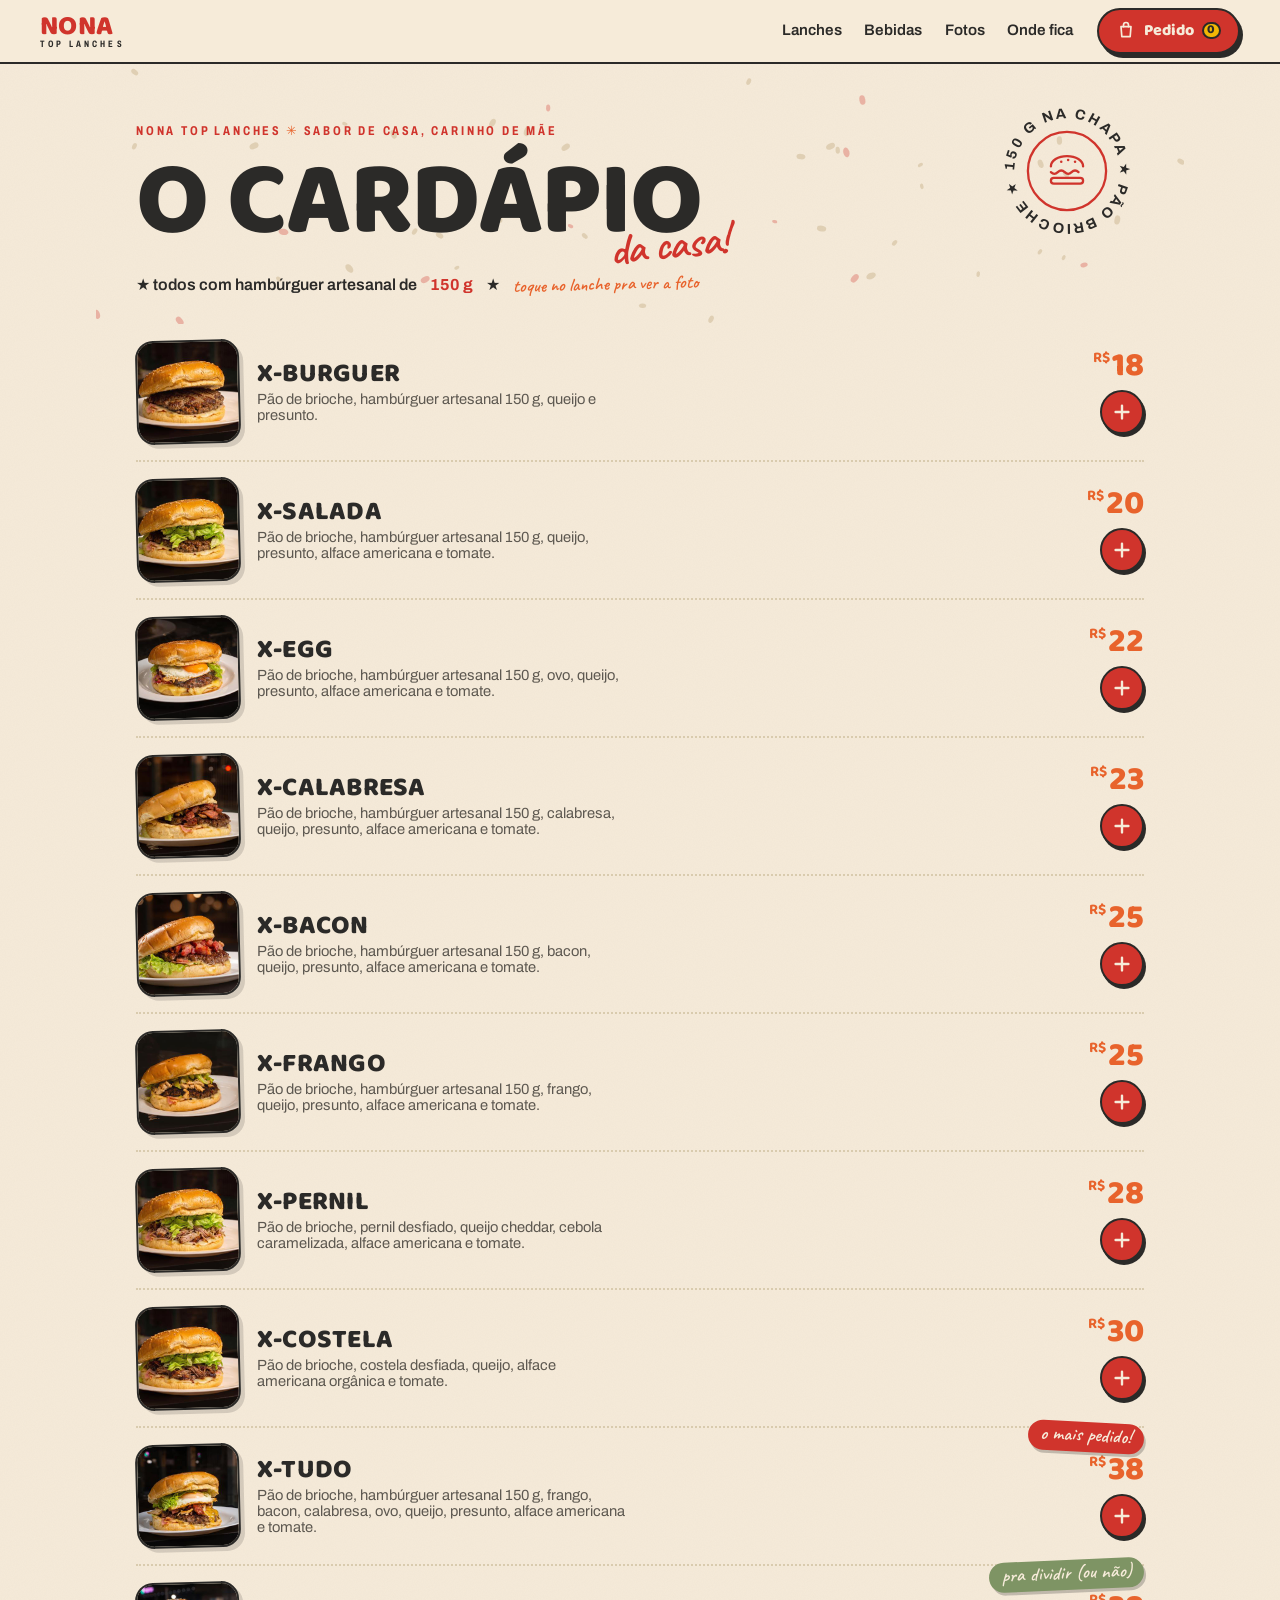
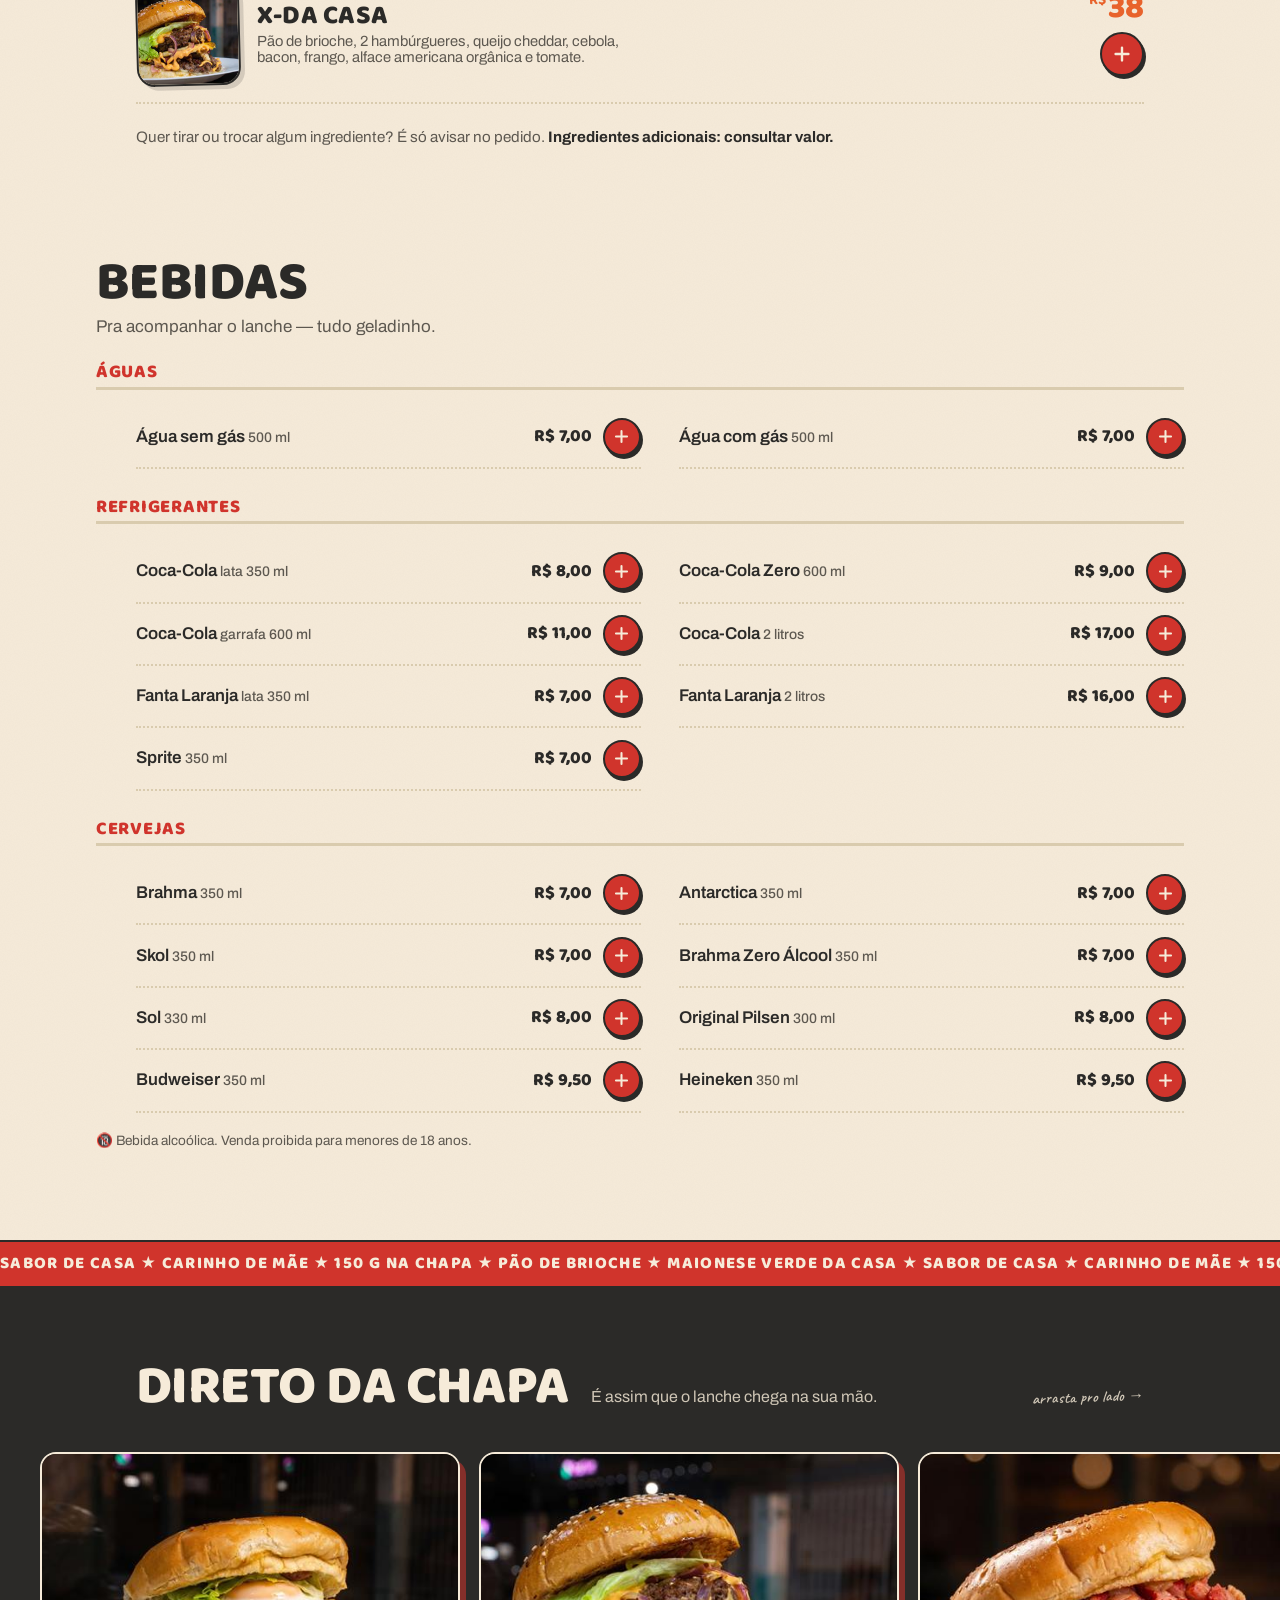
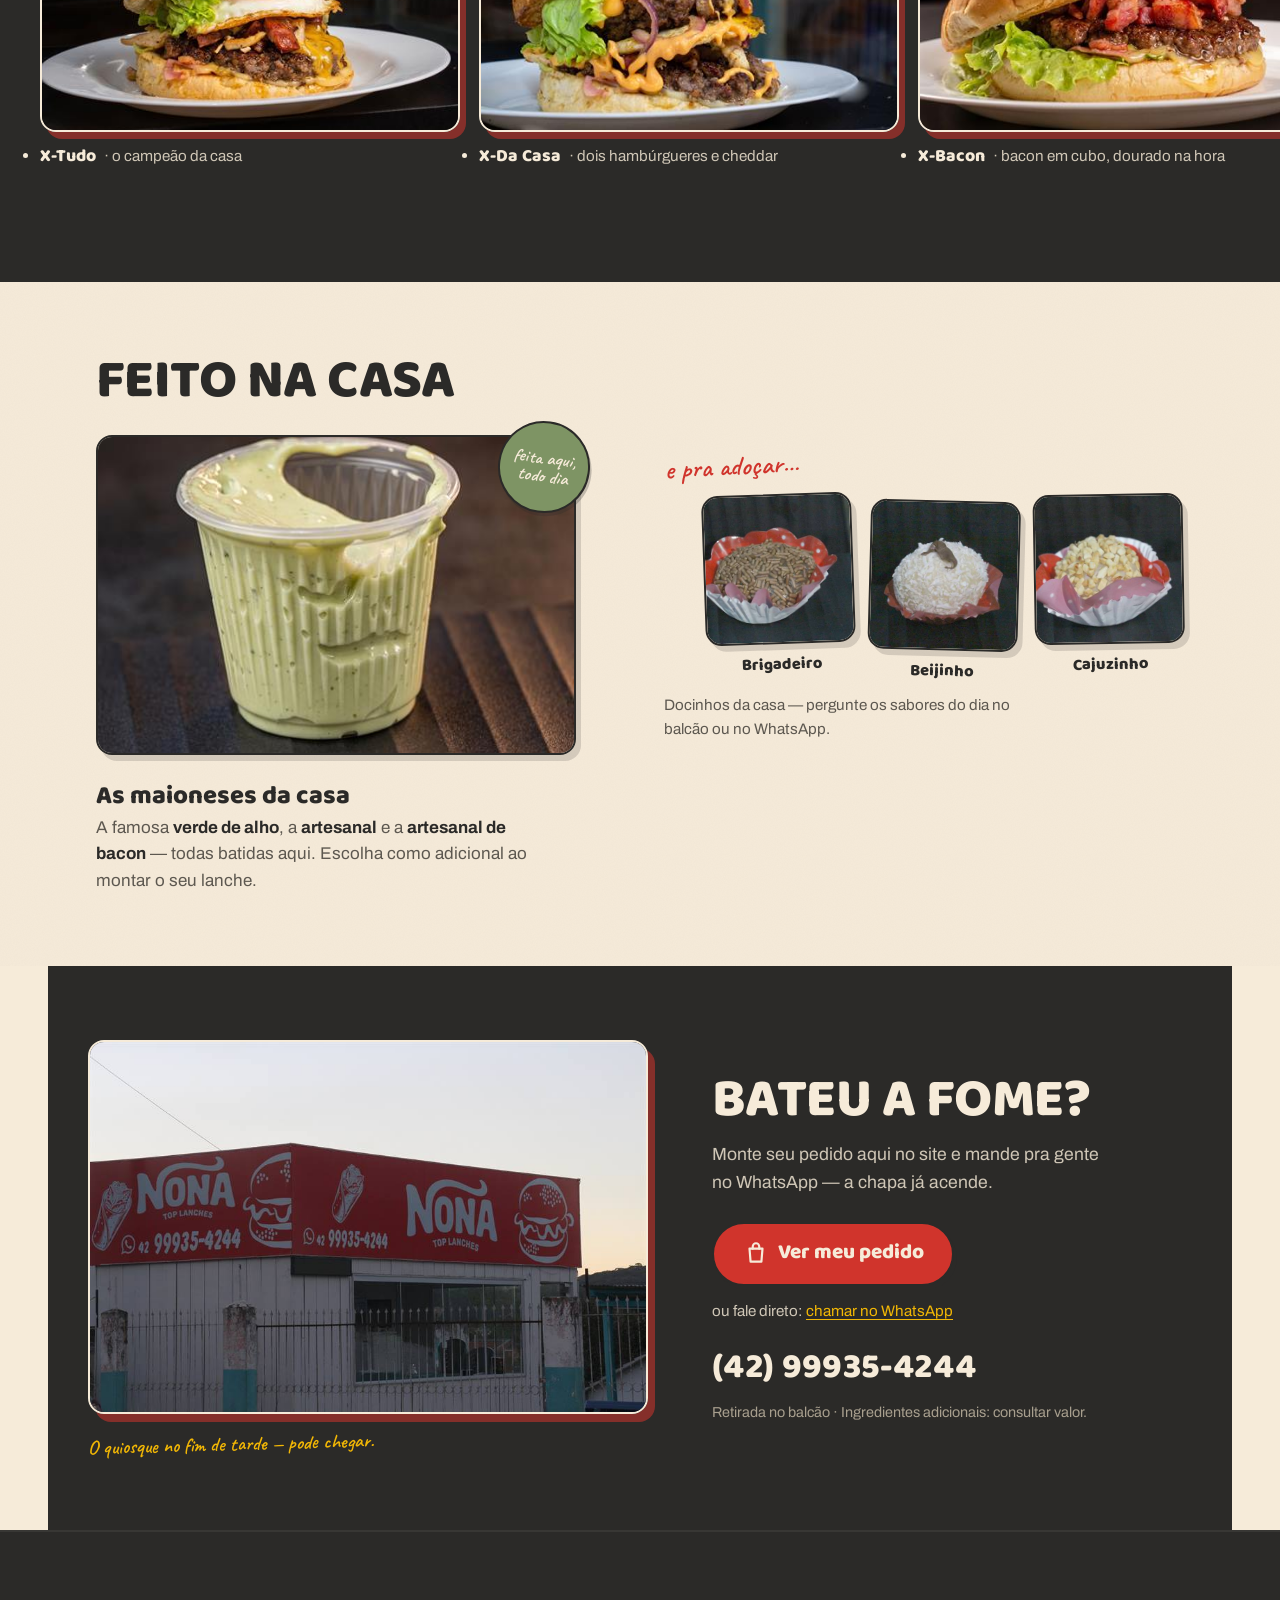
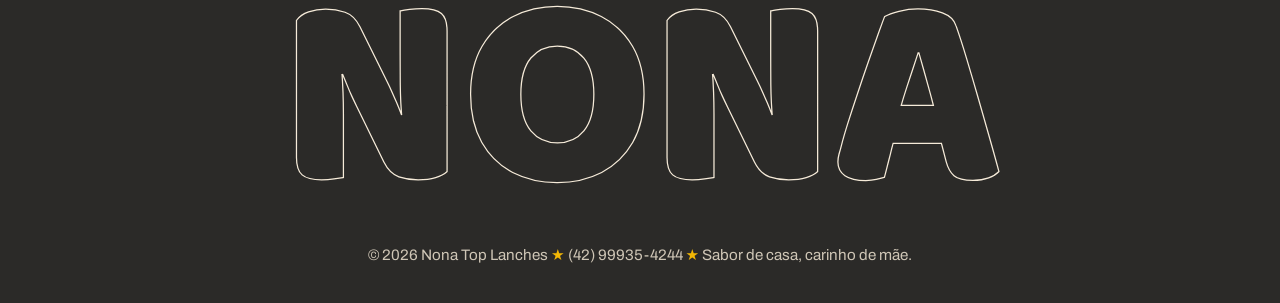
==== index.html @ 6bcb7849 "Site inicial: cardápio, carrinho e pedido via WhatsApp" ====
<!doctype html>
<html lang="pt-BR">
<head>
  <meta charset="utf-8">
  <meta name="viewport" content="width=device-width, initial-scale=1">
  <title>Nona Top Lanches — Cardápio · Hambúrguer artesanal de 150 g</title>
  <meta name="description" content="O cardápio da Nona Top Lanches: hambúrgueres artesanais de 150 g no pão de brioche, maioneses da casa e bebidas geladas. Monte seu pedido e envie pelo WhatsApp (42) 99935-4244.">
  <meta name="theme-color" content="#D0342C">

  <link rel="icon" type="image/svg+xml" href="favicon.svg">
  <link rel="preload" href="fonts/baloo2-var-latin.woff2" as="font" type="font/woff2" crossorigin>
  <link rel="preload" href="fonts/archivo-var-latin.woff2" as="font" type="font/woff2" crossorigin>
  <link rel="stylesheet" href="css/style.css">

  <meta property="og:type" content="website">
  <meta property="og:locale" content="pt_BR">
  <meta property="og:title" content="Nona Top Lanches — Cardápio">
  <meta property="og:description" content="Hambúrguer artesanal de 150 g, pão de brioche e maioneses da casa. Monte seu pedido pelo WhatsApp (42) 99935-4244.">
  <meta property="og:image" content="img/og.jpg">
  <meta name="twitter:card" content="summary_large_image">

  <script type="application/ld+json">
  {
    "@context": "https://schema.org",
    "@type": "Restaurant",
    "name": "Nona Top Lanches",
    "slogan": "Sabor de casa, carinho de mãe.",
    "servesCuisine": ["Hambúrgueres", "Lanches"],
    "telephone": "+5542999354244",
    "priceRange": "R$ 7 – R$ 38",
    "address": { "@type": "PostalAddress", "addressRegion": "PR", "addressCountry": "BR" },
    "hasMenu": {
      "@type": "Menu",
      "name": "Cardápio",
      "hasMenuSection": {
        "@type": "MenuSection",
        "name": "Hambúrgueres artesanais",
        "description": "Todos com hambúrguer artesanal de 150 g.",
        "hasMenuItem": [
          { "@type": "MenuItem", "name": "X-Burguer", "description": "Pão de brioche, hambúrguer artesanal 150 g, queijo e presunto.", "offers": { "@type": "Offer", "price": "18.00", "priceCurrency": "BRL" } },
          { "@type": "MenuItem", "name": "X-Salada", "description": "Pão de brioche, hambúrguer artesanal 150 g, queijo, presunto, alface americana e tomate.", "offers": { "@type": "Offer", "price": "20.00", "priceCurrency": "BRL" } },
          { "@type": "MenuItem", "name": "X-Egg", "description": "Pão de brioche, hambúrguer artesanal 150 g, ovo, queijo, presunto, alface americana e tomate.", "offers": { "@type": "Offer", "price": "22.00", "priceCurrency": "BRL" } },
          { "@type": "MenuItem", "name": "X-Calabresa", "description": "Pão de brioche, hambúrguer artesanal 150 g, calabresa, queijo, presunto, alface americana e tomate.", "offers": { "@type": "Offer", "price": "23.00", "priceCurrency": "BRL" } },
          { "@type": "MenuItem", "name": "X-Bacon", "description": "Pão de brioche, hambúrguer artesanal 150 g, bacon, queijo, presunto, alface americana e tomate.", "offers": { "@type": "Offer", "price": "25.00", "priceCurrency": "BRL" } },
          { "@type": "MenuItem", "name": "X-Frango", "description": "Pão de brioche, hambúrguer artesanal 150 g, frango, queijo, presunto, alface americana e tomate.", "offers": { "@type": "Offer", "price": "25.00", "priceCurrency": "BRL" } },
          { "@type": "MenuItem", "name": "X-Pernil", "description": "Pão de brioche, pernil desfiado, queijo cheddar, cebola caramelizada, alface americana e tomate.", "offers": { "@type": "Offer", "price": "28.00", "priceCurrency": "BRL" } },
          { "@type": "MenuItem", "name": "X-Costela", "description": "Pão de brioche, costela desfiada, queijo, alface americana orgânica e tomate.", "offers": { "@type": "Offer", "price": "30.00", "priceCurrency": "BRL" } },
          { "@type": "MenuItem", "name": "X-Tudo", "description": "Pão de brioche, hambúrguer artesanal 150 g, frango, bacon, calabresa, ovo, queijo, presunto, alface americana e tomate.", "offers": { "@type": "Offer", "price": "38.00", "priceCurrency": "BRL" } },
          { "@type": "MenuItem", "name": "X-Da Casa", "description": "Pão de brioche, 2 hambúrgueres, queijo cheddar, cebola, bacon, frango, alface americana orgânica e tomate.", "offers": { "@type": "Offer", "price": "38.00", "priceCurrency": "BRL" } }
        ]
      }
    }
  }
  </script>
</head>
<body>
  <a class="skip-link" href="#cardapio">Ir direto para o cardápio</a>

  <header class="topo" id="topo">
    <a class="logo" href="#topo" aria-label="Nona Top Lanches — voltar ao topo">
      <span class="logo-nona">NONA</span>
      <span class="logo-sub">TOP LANCHES</span>
    </a>
    <nav class="nav" aria-label="Seções do site">
      <a href="#cardapio">Lanches</a>
      <a href="#bebidas">Bebidas</a>
      <a href="#chapa">Fotos</a>
      <a href="#local">Onde fica</a>
    </nav>
    <button class="btn-carrinho" id="abrir-carrinho" aria-label="Abrir meu pedido" aria-haspopup="dialog">
      <svg class="ico-sacola" viewBox="0 0 24 24" aria-hidden="true"><path d="M6 8h12l-1 12H7L6 8Z"/><path d="M9 8V6a3 3 0 0 1 6 0v2"/></svg>
      <span class="carrinho-txt">Pedido</span>
      <span class="carrinho-contador" id="contador" hidden>0</span>
    </button>
  </header>

  <main id="conteudo">

    <!-- ======================= CARDÁPIO (primeiro de tudo) ======================= -->
    <section class="cardapio" id="cardapio" aria-labelledby="titulo-cardapio">
      <div class="faixa-titulo">
        <canvas class="gergelim" aria-hidden="true"></canvas>
        <div class="faixa-titulo-inner">
          <p class="kicker">Nona Top Lanches <span aria-hidden="true">✳</span> Sabor de casa, carinho de mãe</p>
          <h1 id="titulo-cardapio">O CARDÁPIO<span class="rabisco" aria-hidden="true">da casa!</span></h1>
          <p class="nota-150">★ todos com hambúrguer artesanal de <strong>150&nbsp;g</strong> ★ <span class="dica-toque">toque no lanche pra ver a foto</span></p>
        </div>
        <svg class="selo-girando" viewBox="0 0 120 120" aria-hidden="true">
          <defs><path id="circ" d="M60,60 m-46,0 a46,46 0 1,1 92,0 a46,46 0 1,1 -92,0"/></defs>
          <circle cx="60" cy="60" r="34" class="selo-miolo"/>
          <g class="selo-burger">
            <path d="M46 56 a14 9 0 0 1 28 0" />
            <path d="M46 61 q3 3 6 0 t6 0 t6 0 t6 0" />
            <rect x="46" y="66" width="28" height="5" rx="2.5"/>
            <circle cx="55" cy="52" r="1.1" class="dot"/><circle cx="61" cy="50.5" r="1.1" class="dot"/><circle cx="67" cy="52" r="1.1" class="dot"/>
          </g>
          <text><textPath href="#circ">150 G NA CHAPA ★ PÃO BRIOCHE ★ MAIONESE DA CASA ★ </textPath></text>
        </svg>
      </div>

      <ol class="fichas" id="lista-lanches">
        <li class="ficha" data-id="x-burguer" data-nome="X-Burguer" data-preco="18" data-img="img/x-burguer-960.jpg" data-molhos="sim">
          <button class="ficha-abrir" aria-label="Ver detalhes do X-Burguer">
            <span class="thumb"><img src="img/x-burguer-thumb.jpg" alt="X-Burguer no pão de brioche" width="320" height="320" loading="eager" decoding="async"></span>
            <span class="info"><span class="nome">X-Burguer</span><span class="desc">Pão de brioche, hambúrguer artesanal 150&nbsp;g, queijo e presunto.</span></span>
          </button>
          <span class="ficha-acao"><span class="preco"><sup>R$</sup>18</span><button class="add-rapido" aria-label="Adicionar X-Burguer ao pedido"><svg viewBox="0 0 24 24" aria-hidden="true"><path d="M12 5v14M5 12h14"/></svg></button></span>
        </li>

        <li class="ficha" data-id="x-salada" data-nome="X-Salada" data-preco="20" data-img="img/x-salada-960.jpg" data-molhos="sim">
          <button class="ficha-abrir" aria-label="Ver detalhes do X-Salada">
            <span class="thumb"><img src="img/x-salada-thumb.jpg" alt="X-Salada com bastante alface no pão de brioche" width="320" height="320" loading="eager" decoding="async"></span>
            <span class="info"><span class="nome">X-Salada</span><span class="desc">Pão de brioche, hambúrguer artesanal 150&nbsp;g, queijo, presunto, alface americana e tomate.</span></span>
          </button>
          <span class="ficha-acao"><span class="preco"><sup>R$</sup>20</span><button class="add-rapido" aria-label="Adicionar X-Salada ao pedido"><svg viewBox="0 0 24 24" aria-hidden="true"><path d="M12 5v14M5 12h14"/></svg></button></span>
        </li>

        <li class="ficha" data-id="x-egg" data-nome="X-Egg" data-preco="22" data-img="img/x-egg-960.jpg" data-molhos="sim">
          <button class="ficha-abrir" aria-label="Ver detalhes do X-Egg">
            <span class="thumb"><img src="img/x-egg-thumb.jpg" alt="X-Egg com ovo de gema mole no pão de brioche" width="320" height="320" loading="lazy" decoding="async"></span>
            <span class="info"><span class="nome">X-Egg</span><span class="desc">Pão de brioche, hambúrguer artesanal 150&nbsp;g, ovo, queijo, presunto, alface americana e tomate.</span></span>
          </button>
          <span class="ficha-acao"><span class="preco"><sup>R$</sup>22</span><button class="add-rapido" aria-label="Adicionar X-Egg ao pedido"><svg viewBox="0 0 24 24" aria-hidden="true"><path d="M12 5v14M5 12h14"/></svg></button></span>
        </li>

        <li class="ficha" data-id="x-calabresa" data-nome="X-Calabresa" data-preco="23" data-img="img/x-calabresa-960.jpg" data-molhos="sim">
          <button class="ficha-abrir" aria-label="Ver detalhes do X-Calabresa">
            <span class="thumb"><img src="img/x-calabresa-thumb.jpg" alt="X-Calabresa com calabresa acebolada no pão de brioche" width="320" height="320" loading="lazy" decoding="async"></span>
            <span class="info"><span class="nome">X-Calabresa</span><span class="desc">Pão de brioche, hambúrguer artesanal 150&nbsp;g, calabresa, queijo, presunto, alface americana e tomate.</span></span>
          </button>
          <span class="ficha-acao"><span class="preco"><sup>R$</sup>23</span><button class="add-rapido" aria-label="Adicionar X-Calabresa ao pedido"><svg viewBox="0 0 24 24" aria-hidden="true"><path d="M12 5v14M5 12h14"/></svg></button></span>
        </li>

        <li class="ficha" data-id="x-bacon" data-nome="X-Bacon" data-preco="25" data-img="img/x-bacon-960.jpg" data-molhos="sim">
          <button class="ficha-abrir" aria-label="Ver detalhes do X-Bacon">
            <span class="thumb"><img src="img/x-bacon-thumb.jpg" alt="X-Bacon com cubos de bacon dourado no pão de brioche" width="320" height="320" loading="lazy" decoding="async"></span>
            <span class="info"><span class="nome">X-Bacon</span><span class="desc">Pão de brioche, hambúrguer artesanal 150&nbsp;g, bacon, queijo, presunto, alface americana e tomate.</span></span>
          </button>
          <span class="ficha-acao"><span class="preco"><sup>R$</sup>25</span><button class="add-rapido" aria-label="Adicionar X-Bacon ao pedido"><svg viewBox="0 0 24 24" aria-hidden="true"><path d="M12 5v14M5 12h14"/></svg></button></span>
        </li>

        <li class="ficha" data-id="x-frango" data-nome="X-Frango" data-preco="25" data-img="img/x-frango-960.jpg" data-molhos="sim">
          <button class="ficha-abrir" aria-label="Ver detalhes do X-Frango">
            <span class="thumb"><img src="img/x-frango-thumb.jpg" alt="X-Frango com frango grelhado no pão de brioche" width="320" height="320" loading="lazy" decoding="async"></span>
            <span class="info"><span class="nome">X-Frango</span><span class="desc">Pão de brioche, hambúrguer artesanal 150&nbsp;g, frango, queijo, presunto, alface americana e tomate.</span></span>
          </button>
          <span class="ficha-acao"><span class="preco"><sup>R$</sup>25</span><button class="add-rapido" aria-label="Adicionar X-Frango ao pedido"><svg viewBox="0 0 24 24" aria-hidden="true"><path d="M12 5v14M5 12h14"/></svg></button></span>
        </li>

        <li class="ficha" data-id="x-pernil" data-nome="X-Pernil" data-preco="28" data-img="img/x-pernil-960.jpg" data-molhos="sim">
          <button class="ficha-abrir" aria-label="Ver detalhes do X-Pernil">
            <span class="thumb"><img src="img/x-pernil-thumb.jpg" alt="X-Pernil com pernil desfiado e cebola caramelizada no pão de brioche" width="320" height="320" loading="lazy" decoding="async"></span>
            <span class="info"><span class="nome">X-Pernil</span><span class="desc">Pão de brioche, pernil desfiado, queijo cheddar, cebola caramelizada, alface americana e tomate.</span></span>
          </button>
          <span class="ficha-acao"><span class="preco"><sup>R$</sup>28</span><button class="add-rapido" aria-label="Adicionar X-Pernil ao pedido"><svg viewBox="0 0 24 24" aria-hidden="true"><path d="M12 5v14M5 12h14"/></svg></button></span>
        </li>

        <li class="ficha" data-id="x-costela" data-nome="X-Costela" data-preco="30" data-img="img/x-costela-960.jpg" data-molhos="sim">
          <button class="ficha-abrir" aria-label="Ver detalhes do X-Costela">
            <span class="thumb"><img src="img/x-costela-thumb.jpg" alt="X-Costela com costela desfiada no pão de brioche" width="320" height="320" loading="lazy" decoding="async"></span>
            <span class="info"><span class="nome">X-Costela</span><span class="desc">Pão de brioche, costela desfiada, queijo, alface americana orgânica e tomate.</span></span>
          </button>
          <span class="ficha-acao"><span class="preco"><sup>R$</sup>30</span><button class="add-rapido" aria-label="Adicionar X-Costela ao pedido"><svg viewBox="0 0 24 24" aria-hidden="true"><path d="M12 5v14M5 12h14"/></svg></button></span>
        </li>

        <li class="ficha destaque" data-id="x-tudo" data-nome="X-Tudo" data-preco="38" data-img="img/x-tudo-960.jpg" data-molhos="sim">
          <span class="sticker" aria-hidden="true">o mais pedido!</span>
          <button class="ficha-abrir" aria-label="Ver detalhes do X-Tudo">
            <span class="thumb"><img src="img/x-tudo-thumb.jpg" alt="X-Tudo alto com ovo, frango, calabresa e bacon no pão de brioche" width="320" height="320" loading="lazy" decoding="async"></span>
            <span class="info"><span class="nome">X-Tudo</span><span class="desc">Pão de brioche, hambúrguer artesanal 150&nbsp;g, frango, bacon, calabresa, ovo, queijo, presunto, alface americana e tomate.</span></span>
          </button>
          <span class="ficha-acao"><span class="preco"><sup>R$</sup>38</span><button class="add-rapido" aria-label="Adicionar X-Tudo ao pedido"><svg viewBox="0 0 24 24" aria-hidden="true"><path d="M12 5v14M5 12h14"/></svg></button></span>
        </li>

        <li class="ficha destaque" data-id="x-da-casa" data-nome="X-Da Casa" data-preco="38" data-img="img/x-da-casa-960.jpg" data-molhos="sim">
          <span class="sticker sticker-2" aria-hidden="true">pra dividir (ou não)</span>
          <button class="ficha-abrir" aria-label="Ver detalhes do X-Da Casa">
            <span class="thumb"><img src="img/x-da-casa-thumb.jpg" alt="X-Da Casa com dois hambúrgueres e cheddar escorrendo no pão de brioche" width="320" height="320" loading="lazy" decoding="async"></span>
            <span class="info"><span class="nome">X-Da Casa</span><span class="desc">Pão de brioche, 2 hambúrgueres, queijo cheddar, cebola, bacon, frango, alface americana orgânica e tomate.</span></span>
          </button>
          <span class="ficha-acao"><span class="preco"><sup>R$</sup>38</span><button class="add-rapido" aria-label="Adicionar X-Da Casa ao pedido"><svg viewBox="0 0 24 24" aria-hidden="true"><path d="M12 5v14M5 12h14"/></svg></button></span>
        </li>
      </ol>

      <p class="obs">Quer tirar ou trocar algum ingrediente? É só avisar no pedido. <strong>Ingredientes adicionais: consultar valor.</strong></p>
    </section>

    <!-- ======================= BEBIDAS ======================= -->
    <section class="bebidas" id="bebidas" aria-labelledby="titulo-bebidas">
      <div class="bebidas-cabeca">
        <h2 id="titulo-bebidas">BEBIDAS</h2>
        <p>Pra acompanhar o lanche — tudo geladinho.</p>
      </div>

      <div class="bebida-grupo">
        <h3>Águas</h3>
        <ul class="bebida-lista">
          <li class="bebida" data-id="agua-sem-gas" data-nome="Água sem gás 500ml" data-preco="7"><span class="b-nome">Água sem gás <small>500&nbsp;ml</small></span><span class="b-acao"><span class="b-preco">R$&nbsp;7,00</span><button class="add-rapido" aria-label="Adicionar Água sem gás ao pedido"><svg viewBox="0 0 24 24" aria-hidden="true"><path d="M12 5v14M5 12h14"/></svg></button></span></li>
          <li class="bebida" data-id="agua-gas" data-nome="Água com gás 500ml" data-preco="7"><span class="b-nome">Água com gás <small>500&nbsp;ml</small></span><span class="b-acao"><span class="b-preco">R$&nbsp;7,00</span><button class="add-rapido" aria-label="Adicionar Água com gás ao pedido"><svg viewBox="0 0 24 24" aria-hidden="true"><path d="M12 5v14M5 12h14"/></svg></button></span></li>
        </ul>
      </div>

      <div class="bebida-grupo">
        <h3>Refrigerantes</h3>
        <ul class="bebida-lista">
          <li class="bebida" data-id="coca-lata" data-nome="Coca-Cola lata 350ml" data-preco="8"><span class="b-nome">Coca-Cola <small>lata 350&nbsp;ml</small></span><span class="b-acao"><span class="b-preco">R$&nbsp;8,00</span><button class="add-rapido" aria-label="Adicionar Coca-Cola lata ao pedido"><svg viewBox="0 0 24 24" aria-hidden="true"><path d="M12 5v14M5 12h14"/></svg></button></span></li>
          <li class="bebida" data-id="coca-zero-600" data-nome="Coca-Cola Zero 600ml" data-preco="9"><span class="b-nome">Coca-Cola Zero <small>600&nbsp;ml</small></span><span class="b-acao"><span class="b-preco">R$&nbsp;9,00</span><button class="add-rapido" aria-label="Adicionar Coca-Cola Zero 600ml ao pedido"><svg viewBox="0 0 24 24" aria-hidden="true"><path d="M12 5v14M5 12h14"/></svg></button></span></li>
          <li class="bebida" data-id="coca-600" data-nome="Coca-Cola 600ml" data-preco="11"><span class="b-nome">Coca-Cola <small>garrafa 600&nbsp;ml</small></span><span class="b-acao"><span class="b-preco">R$&nbsp;11,00</span><button class="add-rapido" aria-label="Adicionar Coca-Cola 600ml ao pedido"><svg viewBox="0 0 24 24" aria-hidden="true"><path d="M12 5v14M5 12h14"/></svg></button></span></li>
          <li class="bebida" data-id="coca-2l" data-nome="Coca-Cola 2L" data-preco="17"><span class="b-nome">Coca-Cola <small>2&nbsp;litros</small></span><span class="b-acao"><span class="b-preco">R$&nbsp;17,00</span><button class="add-rapido" aria-label="Adicionar Coca-Cola 2 litros ao pedido"><svg viewBox="0 0 24 24" aria-hidden="true"><path d="M12 5v14M5 12h14"/></svg></button></span></li>
          <li class="bebida" data-id="fanta-lata" data-nome="Fanta Laranja lata 350ml" data-preco="7"><span class="b-nome">Fanta Laranja <small>lata 350&nbsp;ml</small></span><span class="b-acao"><span class="b-preco">R$&nbsp;7,00</span><button class="add-rapido" aria-label="Adicionar Fanta Laranja lata ao pedido"><svg viewBox="0 0 24 24" aria-hidden="true"><path d="M12 5v14M5 12h14"/></svg></button></span></li>
          <li class="bebida" data-id="fanta-2l" data-nome="Fanta Laranja 2L" data-preco="16"><span class="b-nome">Fanta Laranja <small>2&nbsp;litros</small></span><span class="b-acao"><span class="b-preco">R$&nbsp;16,00</span><button class="add-rapido" aria-label="Adicionar Fanta Laranja 2 litros ao pedido"><svg viewBox="0 0 24 24" aria-hidden="true"><path d="M12 5v14M5 12h14"/></svg></button></span></li>
          <li class="bebida" data-id="sprite" data-nome="Sprite 350ml" data-preco="7"><span class="b-nome">Sprite <small>350&nbsp;ml</small></span><span class="b-acao"><span class="b-preco">R$&nbsp;7,00</span><button class="add-rapido" aria-label="Adicionar Sprite ao pedido"><svg viewBox="0 0 24 24" aria-hidden="true"><path d="M12 5v14M5 12h14"/></svg></button></span></li>
        </ul>
      </div>

      <div class="bebida-grupo">
        <h3>Cervejas</h3>
        <ul class="bebida-lista">
          <li class="bebida" data-id="brahma" data-nome="Brahma 350ml" data-preco="7"><span class="b-nome">Brahma <small>350&nbsp;ml</small></span><span class="b-acao"><span class="b-preco">R$&nbsp;7,00</span><button class="add-rapido" aria-label="Adicionar Brahma ao pedido"><svg viewBox="0 0 24 24" aria-hidden="true"><path d="M12 5v14M5 12h14"/></svg></button></span></li>
          <li class="bebida" data-id="antarctica" data-nome="Antarctica 350ml" data-preco="7"><span class="b-nome">Antarctica <small>350&nbsp;ml</small></span><span class="b-acao"><span class="b-preco">R$&nbsp;7,00</span><button class="add-rapido" aria-label="Adicionar Antarctica ao pedido"><svg viewBox="0 0 24 24" aria-hidden="true"><path d="M12 5v14M5 12h14"/></svg></button></span></li>
          <li class="bebida" data-id="skol" data-nome="Skol 350ml" data-preco="7"><span class="b-nome">Skol <small>350&nbsp;ml</small></span><span class="b-acao"><span class="b-preco">R$&nbsp;7,00</span><button class="add-rapido" aria-label="Adicionar Skol ao pedido"><svg viewBox="0 0 24 24" aria-hidden="true"><path d="M12 5v14M5 12h14"/></svg></button></span></li>
          <li class="bebida" data-id="brahma-zero" data-nome="Brahma Zero Álcool 350ml" data-preco="7"><span class="b-nome">Brahma Zero Álcool <small>350&nbsp;ml</small></span><span class="b-acao"><span class="b-preco">R$&nbsp;7,00</span><button class="add-rapido" aria-label="Adicionar Brahma Zero ao pedido"><svg viewBox="0 0 24 24" aria-hidden="true"><path d="M12 5v14M5 12h14"/></svg></button></span></li>
          <li class="bebida" data-id="sol" data-nome="Sol 330ml" data-preco="8"><span class="b-nome">Sol <small>330&nbsp;ml</small></span><span class="b-acao"><span class="b-preco">R$&nbsp;8,00</span><button class="add-rapido" aria-label="Adicionar Sol ao pedido"><svg viewBox="0 0 24 24" aria-hidden="true"><path d="M12 5v14M5 12h14"/></svg></button></span></li>
          <li class="bebida" data-id="pilsen" data-nome="Original Pilsen 300ml" data-preco="8"><span class="b-nome">Original Pilsen <small>300&nbsp;ml</small></span><span class="b-acao"><span class="b-preco">R$&nbsp;8,00</span><button class="add-rapido" aria-label="Adicionar Original Pilsen ao pedido"><svg viewBox="0 0 24 24" aria-hidden="true"><path d="M12 5v14M5 12h14"/></svg></button></span></li>
          <li class="bebida" data-id="budweiser" data-nome="Budweiser 350ml" data-preco="9.5"><span class="b-nome">Budweiser <small>350&nbsp;ml</small></span><span class="b-acao"><span class="b-preco">R$&nbsp;9,50</span><button class="add-rapido" aria-label="Adicionar Budweiser ao pedido"><svg viewBox="0 0 24 24" aria-hidden="true"><path d="M12 5v14M5 12h14"/></svg></button></span></li>
          <li class="bebida" data-id="heineken" data-nome="Heineken 350ml" data-preco="9.5"><span class="b-nome">Heineken <small>350&nbsp;ml</small></span><span class="b-acao"><span class="b-preco">R$&nbsp;9,50</span><button class="add-rapido" aria-label="Adicionar Heineken ao pedido"><svg viewBox="0 0 24 24" aria-hidden="true"><path d="M12 5v14M5 12h14"/></svg></button></span></li>
        </ul>
        <p class="aviso-idade">🔞 Bebida alcoólica. Venda proibida para menores de 18 anos.</p>
      </div>
    </section>

    <!-- ======================= MARQUEE ======================= -->
    <div class="marquee" aria-hidden="true">
      <div class="marquee-trilho">
        <span>SABOR DE CASA ★ CARINHO DE MÃE ★ 150&nbsp;G NA CHAPA ★ PÃO DE BRIOCHE ★ MAIONESE VERDE DA CASA ★&nbsp;</span><span>SABOR DE CASA ★ CARINHO DE MÃE ★ 150&nbsp;G NA CHAPA ★ PÃO DE BRIOCHE ★ MAIONESE VERDE DA CASA ★&nbsp;</span>
      </div>
    </div>

    <!-- ======================= DIRETO DA CHAPA ======================= -->
    <section class="chapa" id="chapa" aria-labelledby="titulo-chapa">
      <div class="chapa-cabeca">
        <h2 id="titulo-chapa">DIRETO DA CHAPA</h2>
        <p>É assim que o lanche chega na sua mão.</p>
        <p class="dica-arrastar" aria-hidden="true">arrasta pro lado →</p>
      </div>
      <ul class="trilho" aria-label="Fotos dos lanches">
        <li class="prato"><figure><img src="img/x-tudo-480.jpg" srcset="img/x-tudo-480.jpg 480w, img/x-tudo-960.jpg 960w" sizes="(max-width: 720px) 78vw, 420px" alt="X-Tudo montado com ovo, frango, calabresa e bacon" width="480" height="362" loading="lazy" decoding="async"><figcaption><strong>X-Tudo</strong> · o campeão da casa</figcaption></figure></li>
        <li class="prato"><figure><img src="img/x-da-casa-480.jpg" srcset="img/x-da-casa-480.jpg 480w, img/x-da-casa-960.jpg 960w" sizes="(max-width: 720px) 78vw, 420px" alt="X-Da Casa com dois hambúrgueres e cheddar" width="480" height="362" loading="lazy" decoding="async"><figcaption><strong>X-Da Casa</strong> · dois hambúrgueres e cheddar</figcaption></figure></li>
        <li class="prato"><figure><img src="img/x-bacon-480.jpg" srcset="img/x-bacon-480.jpg 480w, img/x-bacon-960.jpg 960w" sizes="(max-width: 720px) 78vw, 420px" alt="X-Bacon com cubos de bacon dourado" width="480" height="362" loading="lazy" decoding="async"><figcaption><strong>X-Bacon</strong> · bacon em cubo, dourado na hora</figcaption></figure></li>
        <li class="prato"><figure><img src="img/x-egg-480.jpg" srcset="img/x-egg-480.jpg 480w, img/x-egg-960.jpg 960w" sizes="(max-width: 720px) 78vw, 420px" alt="X-Egg com ovo de gema mole" width="480" height="362" loading="lazy" decoding="async"><figcaption><strong>X-Egg</strong> · ovo com a gema no ponto</figcaption></figure></li>
        <li class="prato"><figure><img src="img/x-calabresa-480.jpg" srcset="img/x-calabresa-480.jpg 480w, img/x-calabresa-960.jpg 960w" sizes="(max-width: 720px) 78vw, 420px" alt="X-Calabresa com calabresa acebolada" width="480" height="362" loading="lazy" decoding="async"><figcaption><strong>X-Calabresa</strong> · calabresa na chapa</figcaption></figure></li>
        <li class="prato"><figure><img src="img/x-pernil-480.jpg" srcset="img/x-pernil-480.jpg 480w, img/x-pernil-960.jpg 960w" sizes="(max-width: 720px) 78vw, 420px" alt="X-Pernil com pernil desfiado e cebola caramelizada" width="480" height="362" loading="lazy" decoding="async"><figcaption><strong>X-Pernil</strong> · pernil e cebola caramelizada</figcaption></figure></li>
        <li class="prato"><figure><img src="img/x-costela-480.jpg" srcset="img/x-costela-480.jpg 480w, img/x-costela-960.jpg 960w" sizes="(max-width: 720px) 78vw, 420px" alt="X-Costela com costela desfiada" width="480" height="362" loading="lazy" decoding="async"><figcaption><strong>X-Costela</strong> · costela que desmancha</figcaption></figure></li>
        <li class="prato"><figure><img src="img/x-salada-480.jpg" srcset="img/x-salada-480.jpg 480w, img/x-salada-960.jpg 960w" sizes="(max-width: 720px) 78vw, 420px" alt="X-Salada com bastante alface americana" width="480" height="362" loading="lazy" decoding="async"><figcaption><strong>X-Salada</strong> · alface fresquinha, sem tristeza</figcaption></figure></li>
      </ul>
    </section>

    <!-- ======================= FEITO NA CASA ======================= -->
    <section class="casa" id="casa" aria-labelledby="titulo-casa">
      <h2 id="titulo-casa">FEITO NA CASA</h2>
      <div class="casa-grid">
        <article class="maionese">
          <div class="foto-selo">
            <img src="img/maionese-verde-480.jpg" srcset="img/maionese-verde-480.jpg 480w, img/maionese-verde-960.jpg 960w" sizes="(max-width: 720px) 88vw, 480px" alt="Copinho da maionese verde de alho da casa" width="480" height="320" loading="lazy" decoding="async">
            <span class="selo-verde" aria-hidden="true">feita aqui,<br>todo dia</span>
          </div>
          <h3>As maioneses da casa</h3>
          <p>A famosa <strong>verde de alho</strong>, a <strong>artesanal</strong> e a <strong>artesanal de bacon</strong> — todas batidas aqui. Escolha como adicional ao montar o seu lanche.</p>
        </article>
        <article class="doces">
          <p class="rabisco-doces" aria-hidden="true">e pra adoçar…</p>
          <ul class="doces-fila">
            <li><img src="img/doce-brigadeiro-480.jpg" alt="Brigadeiro com granulado na forminha vermelha" width="480" height="320" loading="lazy" decoding="async"><span>Brigadeiro</span></li>
            <li><img src="img/doce-beijinho-480.jpg" alt="Beijinho de coco na forminha vermelha" width="480" height="320" loading="lazy" decoding="async"><span>Beijinho</span></li>
            <li><img src="img/doce-amendoim-480.jpg" alt="Docinho coberto de amendoim crocante" width="480" height="320" loading="lazy" decoding="async"><span>Cajuzinho</span></li>
          </ul>
          <p class="doces-nota">Docinhos da casa — pergunte os sabores do dia no balcão ou no WhatsApp.</p>
        </article>
      </div>
    </section>

    <!-- ======================= LOCAL / PEDIDOS ======================= -->
    <section class="local" id="local" aria-labelledby="titulo-local">
      <figure class="fachada">
        <img src="img/fachada-800.jpg" srcset="img/fachada-800.jpg 800w, img/fachada-1600.jpg 1600w" sizes="(max-width: 900px) 92vw, 560px" alt="Fachada da Nona Top Lanches no fim de tarde: quiosque branco com lonas vermelhas e o letreiro NONA" width="800" height="533" loading="lazy" decoding="async">
        <figcaption>O quiosque no fim de tarde — pode chegar.</figcaption>
      </figure>
      <div class="local-info">
        <h2 id="titulo-local">BATEU A FOME?</h2>
        <p class="local-frase">Monte seu pedido aqui no site e mande pra gente no WhatsApp — a chapa já acende.</p>
        <button class="btn-zap btn-zap-grande" id="local-pedido">
          <svg class="ico-sacola" viewBox="0 0 24 24" aria-hidden="true"><path d="M6 8h12l-1 12H7L6 8Z"/><path d="M9 8V6a3 3 0 0 1 6 0v2"/></svg>
          Ver meu pedido
        </button>
        <p class="ou-direto">ou fale direto: <a href="https://wa.me/5542999354244?text=Oi!%20Tenho%20uma%20d%C3%BAvida." target="_blank" rel="noopener">chamar no WhatsApp</a></p>
        <p class="fone">(42) 99935-4244</p>
        <p class="mini">Retirada no balcão · Ingredientes adicionais: consultar valor.</p>
      </div>
    </section>
  </main>

  <!-- ======================= RODAPÉ ======================= -->
  <footer class="rodape">
    <p class="marca" aria-hidden="true"><span>N</span><span class="letra-o">O</span><span>N</span><span>A</span></p>
    <p class="rodape-linha">© 2026 Nona Top Lanches <span class="star">★</span> (42) 99935-4244 <span class="star">★</span> Sabor de casa, carinho de mãe.</p>
  </footer>

  <!-- ======================= BARRA DO PEDIDO (aparece com itens) ======================= -->
  <button class="barra-pedido" id="barra-pedido" hidden aria-label="Ver meu pedido">
    <span class="barra-esq"><svg class="ico-sacola" viewBox="0 0 24 24" aria-hidden="true"><path d="M6 8h12l-1 12H7L6 8Z"/><path d="M9 8V6a3 3 0 0 1 6 0v2"/></svg><span class="barra-contador" id="barra-contador">0</span> <span class="barra-label">Ver meu pedido</span></span>
    <span class="barra-total" id="barra-total">R$ 0,00</span>
  </button>

  <!-- ======================= MODAL DE DETALHE ======================= -->
  <div class="modal-overlay" id="modal" hidden>
    <div class="modal-card" role="dialog" aria-modal="true" aria-labelledby="modal-nome">
      <button class="modal-fechar" id="modal-fechar" aria-label="Fechar">
        <svg viewBox="0 0 24 24" aria-hidden="true"><path d="M6 6l12 12M18 6L6 18"/></svg>
      </button>
      <div class="modal-foto"><img id="modal-img" src="" alt="" width="960" height="720" decoding="async"></div>
      <div class="modal-corpo">
        <h3 id="modal-nome"></h3>
        <p class="modal-desc" id="modal-desc"></p>
        <div class="modal-adicionais">
          <p class="adic-titulo">Adicionais <span>· maioneses da casa (valor a combinar)</span></p>
          <div class="chips" id="modal-molhos"></div>
        </div>
        <div class="modal-rodape">
          <div class="qtd" role="group" aria-label="Quantidade">
            <button class="qtd-menos" id="modal-menos" aria-label="Diminuir quantidade">−</button>
            <span class="qtd-valor" id="modal-qtd" aria-live="polite">1</span>
            <button class="qtd-mais" id="modal-mais" aria-label="Aumentar quantidade">+</button>
          </div>
          <button class="modal-add" id="modal-add">Adicionar <span id="modal-add-valor">R$ 0,00</span></button>
        </div>
      </div>
    </div>
  </div>

  <!-- ======================= GAVETA DO CARRINHO ======================= -->
  <div class="drawer-overlay" id="drawer" hidden>
    <aside class="drawer-card" role="dialog" aria-modal="true" aria-labelledby="drawer-titulo">
      <header class="drawer-topo">
        <h3 id="drawer-titulo">Meu pedido</h3>
        <button class="drawer-fechar" id="drawer-fechar" aria-label="Fechar">
          <svg viewBox="0 0 24 24" aria-hidden="true"><path d="M6 6l12 12M18 6L6 18"/></svg>
        </button>
      </header>
      <div class="drawer-corpo">
        <p class="drawer-vazio" id="drawer-vazio">Seu pedido está vazio.<br><span>Toque no <b>+</b> dos lanches pra começar.</span></p>
        <ul class="drawer-itens" id="drawer-itens"></ul>
      </div>
      <footer class="drawer-rodape" id="drawer-rodape" hidden>
        <div class="drawer-linha-total">
          <span>Subtotal</span>
          <strong id="drawer-total">R$ 0,00</strong>
        </div>
        <p class="drawer-obs" id="drawer-obs" hidden>+ adicionais/molhos a combinar no balcão.</p>
        <button class="drawer-enviar" id="drawer-enviar">
          <svg class="ico-zap" viewBox="0 0 24 24" aria-hidden="true"><path d="M12 2a10 10 0 0 0-8.6 15.1L2 22l5.1-1.3A10 10 0 1 0 12 2Zm0 2a8 8 0 1 1-4.1 14.9l-.5-.3-3 .8.8-2.9-.3-.5A8 8 0 0 1 12 4Zm-3 4.2c-.2 0-.5 0-.7.3-.9 1-.8 2.4.1 3.8 1 1.5 2.4 2.9 4.2 3.7 1.5.7 2.6.8 3.5.3.5-.3.9-.9 1-1.5 0-.3 0-.5-.2-.6l-1.7-.8c-.2-.1-.5-.1-.6.1l-.6.7c-.1.2-.3.2-.5.1a6.6 6.6 0 0 1-3.1-2.7c-.1-.2-.1-.4.1-.5l.6-.6c.2-.2.2-.4.1-.6L10 8.6c-.1-.3-.3-.4-.5-.4h-.4Z"/></svg>
          Enviar pedido no WhatsApp
        </button>
        <button class="drawer-limpar" id="drawer-limpar">Esvaziar pedido</button>
      </footer>
    </aside>
  </div>

  <script src="js/vendor/gsap.min.js" defer></script>
  <script src="js/vendor/ScrollTrigger.min.js" defer></script>
  <script src="js/main.js" defer></script>
</body>
</html>
---- css/style.css ----
/* ============================================================
   NONA TOP LANCHES — folha de estilo
   Paleta e tipografia extraídas da lona e dos cardápios reais.
   ============================================================ */

/* ---------- Fontes (self-hosted, subset latin) ---------- */
@font-face {
  font-family: 'Baloo 2';
  font-style: normal;
  font-weight: 400 800;
  font-display: swap;
  src: url(../fonts/baloo2-var-latin.woff2) format('woff2');
}
@font-face {
  font-family: 'Archivo';
  font-style: normal;
  font-weight: 100 900;
  font-stretch: 62% 125%;
  font-display: swap;
  src: url(../fonts/archivo-var-latin.woff2) format('woff2');
}
@font-face {
  font-family: 'Caveat';
  font-style: normal;
  font-weight: 600;
  font-display: swap;
  src: url(../fonts/caveat-600-latin.woff2) format('woff2');
}

/* ---------- Tokens ---------- */
:root {
  --vermelho: #D0342C;
  --vermelho-escuro: #A02620;
  --creme: #F6EBD9;
  --kraft: #EADFC8;
  --kraft-borda: #D9CBAE;
  --carvao: #2B2A28;
  --carvao-2: #383734;
  --laranja: #E8632C;
  --verde: #7E9464;
  --gema: #F2B705;
  --muted: #5d5850;

  --fonte-display: 'Baloo 2', ui-rounded, 'Arial Rounded MT Bold', system-ui, sans-serif;
  --fonte-texto: 'Archivo', system-ui, 'Segoe UI', Roboto, sans-serif;
  --fonte-caneta: 'Caveat', 'Segoe Script', cursive;

  --sombra-dura: 5px 6px 0 rgba(43, 42, 40, .16);
  --topo-altura: 4rem;
}

/* ---------- Base ---------- */
*, *::before, *::after { box-sizing: border-box; }
html { scroll-behavior: smooth; }
body {
  margin: 0;
  background: var(--creme);
  color: var(--carvao);
  font-family: var(--fonte-texto);
  font-size: 1.0625rem;
  line-height: 1.55;
  -webkit-font-smoothing: antialiased;
  overflow-x: hidden;
  overflow-x: clip;
}
body.trava-scroll { overflow: hidden; }
img { max-width: 100%; height: auto; display: block; }
h1, h2, h3 { font-family: var(--fonte-display); line-height: 1.02; margin: 0; }
p { margin: 0; }
a { color: inherit; }
button { font-family: inherit; }
section { scroll-margin-top: calc(var(--topo-altura) + .75rem); }

:focus-visible { outline: 3px solid var(--laranja); outline-offset: 2px; border-radius: 4px; }

.skip-link {
  position: absolute; left: -9999px; top: 0;
  background: var(--carvao); color: var(--creme);
  padding: .7rem 1.2rem; z-index: 100; font-weight: 700; border-radius: 0 0 10px 0;
}
.skip-link:focus { left: 0; }

.cardapio, .casa, .bebidas {
  background-image: url("data:image/svg+xml,%3Csvg xmlns='http://www.w3.org/2000/svg' width='140' height='140'%3E%3Cfilter id='n'%3E%3CfeTurbulence type='fractalNoise' baseFrequency='.9' numOctaves='2'/%3E%3CfeColorMatrix values='0 0 0 0 .17 0 0 0 0 .16 0 0 0 0 .15 0 0 0 .035 0'/%3E%3C/filter%3E%3Crect width='140' height='140' filter='url(%23n)'/%3E%3C/svg%3E");
}

/* ---------- Topo ---------- */
.topo {
  position: sticky; top: 0; z-index: 50;
  display: flex; align-items: center; gap: 1.5rem;
  min-height: var(--topo-altura);
  padding: .4rem clamp(1rem, 4vw, 2.5rem);
  background: var(--creme);
  border-bottom: 2px solid var(--carvao);
  transition: box-shadow .25s ease;
}
.topo.rolou { box-shadow: 0 4px 0 rgba(43, 42, 40, .12); }

.logo { text-decoration: none; display: grid; line-height: 1; }
.logo-nona { font-family: var(--fonte-display); font-weight: 800; font-size: 1.7rem; letter-spacing: .01em; color: var(--vermelho); }
.logo-sub { font-size: .58rem; font-weight: 700; font-stretch: 70%; letter-spacing: .34em; color: var(--carvao); }

.nav { display: flex; gap: 1.4rem; margin-left: auto; }
.nav a { text-decoration: none; font-weight: 600; font-size: .95rem; position: relative; }
.nav a::after { content: ''; position: absolute; left: 0; right: 100%; bottom: -4px; height: 3px; background: var(--laranja); border-radius: 2px; transition: right .22s ease; }
.nav a:hover::after { right: 0; }

/* ---------- Botão carrinho (topo) ---------- */
.btn-carrinho {
  display: inline-flex; align-items: center; gap: .5rem;
  background: var(--vermelho); color: var(--creme);
  font-family: var(--fonte-display); font-weight: 800; font-size: 1rem;
  padding: .5rem 1.05rem .6rem; border-radius: 999px;
  border: 2px solid var(--carvao); box-shadow: 3px 4px 0 var(--carvao);
  cursor: pointer; position: relative;
  transition: transform .15s ease, box-shadow .15s ease, background .15s ease;
}
.btn-carrinho:hover { background: var(--vermelho-escuro); transform: translate(-1px,-2px); box-shadow: 4px 6px 0 var(--carvao); }
.btn-carrinho:active { transform: translate(2px,3px); box-shadow: 1px 1px 0 var(--carvao); }
.ico-sacola { width: 1.25em; height: 1.25em; fill: none; stroke: currentColor; stroke-width: 2; stroke-linejoin: round; stroke-linecap: round; flex: none; }
.carrinho-contador {
  min-width: 1.35em; height: 1.35em; padding: 0 .3em;
  background: var(--gema); color: var(--carvao);
  border: 2px solid var(--carvao); border-radius: 999px;
  font-size: .78rem; font-weight: 800; display: grid; place-items: center;
  line-height: 1;
}
.carrinho-contador.pulou { animation: pulo .4s ease; }
@keyframes pulo { 0%{transform:scale(1)} 40%{transform:scale(1.35)} 100%{transform:scale(1)} }

/* ---------- Botões WhatsApp / genéricos ---------- */
.btn-zap {
  display: inline-flex; align-items: center; gap: .55rem;
  background: var(--vermelho); color: var(--creme); text-decoration: none;
  font-family: var(--fonte-display); font-weight: 800; font-size: 1.02rem;
  padding: .6rem 1.35rem .7rem; border-radius: 999px;
  border: 2px solid var(--carvao); box-shadow: 3px 4px 0 var(--carvao); cursor: pointer;
  transition: transform .15s ease, box-shadow .15s ease, background .15s ease;
}
.btn-zap:hover { background: var(--vermelho-escuro); transform: translate(-1px, -2px); box-shadow: 4px 6px 0 var(--carvao); }
.btn-zap:active { transform: translate(2px, 3px); box-shadow: 1px 1px 0 var(--carvao); }
.ico-zap { width: 1.25em; height: 1.25em; fill: currentColor; flex: none; }
.btn-zap-grande { font-size: 1.3rem; padding: .8rem 1.8rem .9rem; }

/* ---------- Faixa de título do cardápio ---------- */
.faixa-titulo { position: relative; padding: clamp(2rem, 5vw, 3.6rem) clamp(1rem, 4vw, 2.5rem) clamp(1rem, 2.5vw, 1.6rem); max-width: 68rem; margin: 0 auto; }
.gergelim { position: absolute; inset: 0; width: 100%; height: 100%; pointer-events: none; }
.faixa-titulo-inner { position: relative; }
.kicker { font-weight: 700; font-stretch: 72%; letter-spacing: .22em; text-transform: uppercase; font-size: .8rem; color: var(--vermelho); margin-bottom: .5rem; }
.kicker span { color: var(--laranja); }
h1 { font-weight: 800; font-size: clamp(3rem, 10vw, 6.5rem); letter-spacing: -.015em; position: relative; display: inline-block; color: var(--carvao); }
.rabisco { position: absolute; right: -.55em; bottom: -.28em; font-family: var(--fonte-caneta); font-size: clamp(1.5rem, 4vw, 2.8rem); color: var(--vermelho); transform: rotate(-6deg); white-space: nowrap; }
.nota-150 { margin-top: .9rem; font-weight: 600; font-size: 1rem; color: var(--carvao); display: flex; flex-wrap: wrap; align-items: baseline; gap: .3rem .8rem; }
.nota-150 strong { color: var(--vermelho); }
.dica-toque { font-family: var(--fonte-caneta); font-size: 1.15rem; color: var(--laranja); transform: rotate(-1.5deg); }
.selo-girando { position: absolute; right: clamp(1rem, 5vw, 3rem); top: clamp(1.2rem, 4vw, 2.4rem); width: clamp(92px, 11vw, 138px); height: auto; animation: girar 26s linear infinite; }
.selo-girando text { font-family: var(--fonte-texto); font-weight: 700; font-size: 12.5px; letter-spacing: .16em; fill: var(--carvao); }
.selo-miolo { fill: none; stroke: var(--vermelho); stroke-width: 2; }
.selo-burger path, .selo-burger rect { fill: none; stroke: var(--vermelho); stroke-width: 2; stroke-linecap: round; }
.selo-burger .dot { fill: var(--vermelho); stroke: none; }
@keyframes girar { to { transform: rotate(360deg); } }

/* ---------- Fichas do cardápio ---------- */
.fichas { max-width: 68rem; margin: 0 auto; padding: 0 clamp(1rem, 4vw, 2.5rem); }
.ficha {
  position: relative; display: flex; align-items: center; gap: 1rem;
  padding: 1rem 0; border-bottom: 2px dotted var(--kraft-borda);
}
.ficha-abrir {
  display: flex; align-items: center; gap: 1.05rem; flex: 1; min-width: 0;
  background: none; border: 0; padding: 0; margin: 0; text-align: left; cursor: pointer; color: inherit;
}
.thumb {
  flex: none; width: 104px; height: 104px; border-radius: 18px; overflow: hidden;
  border: 2px solid var(--carvao); box-shadow: 4px 4px 0 rgba(43, 42, 40, .16);
  transform: rotate(-1.5deg); background: var(--kraft);
  transition: transform .18s ease, box-shadow .18s ease;
}
.thumb img { width: 100%; height: 100%; object-fit: cover; transition: transform .3s ease; }
.ficha-abrir:hover .thumb { transform: rotate(0deg) translateY(-2px); box-shadow: 5px 7px 0 rgba(43,42,40,.2); }
.ficha-abrir:hover .thumb img { transform: scale(1.06); }

.info { min-width: 0; display: flex; flex-direction: column; gap: .18rem; }
.nome { font-family: var(--fonte-display); font-weight: 800; font-size: clamp(1.3rem, 2.6vw, 1.65rem); letter-spacing: .01em; text-transform: uppercase; line-height: 1.05; }
.ficha-abrir:hover .nome { color: var(--vermelho); }
.desc { font-size: .92rem; color: var(--muted); max-width: 46ch; }

.ficha-acao { flex: none; display: flex; flex-direction: column; align-items: flex-end; gap: .45rem; }
.preco { font-family: var(--fonte-display); font-weight: 800; font-size: clamp(1.7rem, 3vw, 2.1rem); color: var(--laranja); line-height: 1; }
.preco sup { font-size: .45em; font-weight: 700; margin-right: .12em; vertical-align: .85em; letter-spacing: .02em; }

.add-rapido {
  flex: none; width: 44px; height: 44px; display: grid; place-items: center;
  background: var(--vermelho); border: 2px solid var(--carvao); border-radius: 50%;
  box-shadow: 2px 3px 0 var(--carvao); cursor: pointer;
  transition: transform .14s ease, box-shadow .14s ease, background .14s ease;
}
.add-rapido svg { width: 22px; height: 22px; fill: none; stroke: var(--creme); stroke-width: 2.6; stroke-linecap: round; }
.add-rapido:hover { background: var(--vermelho-escuro); transform: translate(-1px,-2px); box-shadow: 3px 5px 0 var(--carvao); }
.add-rapido:active { transform: translate(1px,2px) scale(.94); box-shadow: 1px 1px 0 var(--carvao); }

.sticker {
  position: absolute; top: -.35rem; right: 0; z-index: 2;
  font-family: var(--fonte-caneta); font-size: 1.2rem; line-height: 1; color: var(--creme);
  background: var(--vermelho); padding: .28rem .78rem .4rem; border-radius: 999px;
  transform: rotate(3deg); box-shadow: 2px 3px 0 rgba(43, 42, 40, .25); pointer-events: none;
}
.sticker-2 { background: var(--verde); transform: rotate(-2.5deg); }

.obs { max-width: 68rem; margin: 1.4rem auto 0; padding: 0 clamp(1rem, 4vw, 2.5rem) clamp(2rem, 4vw, 3rem); font-size: .95rem; color: var(--muted); }
.obs strong { color: var(--carvao); }

/* ---------- Bebidas ---------- */
.bebidas { padding: clamp(2.4rem, 5vw, 3.6rem) clamp(1rem, 4vw, 2.5rem) clamp(2.6rem, 5vw, 3.8rem); }
.bebidas-cabeca { max-width: 68rem; margin: 0 auto 1.4rem; }
.bebidas h2, .chapa h2, .casa h2, .local h2 { font-size: clamp(2.1rem, 5.5vw, 3.4rem); font-weight: 800; letter-spacing: -.01em; }
.bebidas-cabeca p { color: var(--muted); margin-top: .2rem; }
.bebida-grupo { max-width: 68rem; margin: 0 auto 1.8rem; }
.bebida-grupo h3 {
  font-family: var(--fonte-display); font-weight: 800; text-transform: uppercase;
  font-size: 1.15rem; letter-spacing: .04em; color: var(--vermelho);
  padding-bottom: .3rem; margin-bottom: .3rem; border-bottom: 3px solid var(--kraft-borda);
}
.bebida-lista { display: grid; grid-template-columns: 1fr 1fr; gap: 0 2.4rem; }
.bebida { display: flex; align-items: center; justify-content: space-between; gap: 1rem; padding: .7rem 0; border-bottom: 2px dotted var(--kraft-borda); }
.b-nome { font-weight: 600; }
.b-nome small { color: var(--muted); font-weight: 500; font-size: .82em; }
.b-acao { display: flex; align-items: center; gap: .7rem; flex: none; }
.b-preco { font-family: var(--fonte-display); font-weight: 800; color: var(--carvao); font-size: 1.1rem; white-space: nowrap; }
.b-acao .add-rapido { width: 38px; height: 38px; }
.b-acao .add-rapido svg { width: 19px; height: 19px; }
.aviso-idade { max-width: 68rem; margin: .6rem auto 0; font-size: .85rem; color: var(--muted); }

/* ---------- Marquee ---------- */
.marquee { background: var(--vermelho); border-block: 2px solid var(--carvao); overflow: hidden; padding: .55rem 0; }
.marquee-trilho { display: flex; width: max-content; animation: marquee 26s linear infinite; }
.marquee-trilho span { font-family: var(--fonte-display); font-weight: 800; font-size: 1.05rem; letter-spacing: .08em; color: var(--creme); white-space: nowrap; }
@keyframes marquee { to { transform: translateX(-50%); } }

/* ---------- Direto da chapa (seção escura) ---------- */
.chapa { background: var(--carvao); color: var(--creme); padding: clamp(2.6rem, 6vw, 4.5rem) 0; }
.chapa-cabeca { max-width: 68rem; margin: 0 auto 1.8rem; padding: 0 clamp(1rem, 4vw, 2.5rem); display: flex; flex-wrap: wrap; align-items: baseline; gap: .4rem 1.4rem; }
.chapa-cabeca p { color: #cfc6b6; font-size: 1rem; }
.dica-arrastar { margin-left: auto; font-family: var(--fonte-caneta); font-size: 1.35rem; color: var(--gema); transform: rotate(-2deg); }
.trilho { display: flex; gap: 1.2rem; overflow-x: auto; scroll-snap-type: x mandatory; padding: .5rem clamp(1rem, 4vw, 2.5rem) 1.4rem; scrollbar-width: thin; scrollbar-color: var(--vermelho) transparent; }
.prato { flex: 0 0 auto; width: min(78vw, 420px); scroll-snap-align: center; }
.prato figure { margin: 0; }
.prato img { width: 100%; aspect-ratio: 3 / 2; object-fit: cover; border-radius: 16px; border: 2px solid var(--creme); box-shadow: 6px 7px 0 rgba(208, 52, 44, .55); }
.prato figcaption { margin-top: .7rem; font-size: .95rem; color: #cfc6b6; }
.prato figcaption strong { font-family: var(--fonte-display); font-weight: 800; color: var(--creme); font-size: 1.1rem; margin-right: .3rem; }

/* ---------- Feito na casa ---------- */
.casa { padding: clamp(2.6rem, 6vw, 4.5rem) clamp(1rem, 4vw, 2.5rem); }
.casa > h2 { max-width: 68rem; margin: 0 auto 1.6rem; }
.casa-grid { max-width: 68rem; margin: 0 auto; display: grid; grid-template-columns: 1fr 1fr; gap: clamp(1.6rem, 4vw, 3rem); align-items: start; }
.foto-selo { position: relative; display: inline-block; }
.maionese img, .doces-fila img { border-radius: 16px; border: 2px solid var(--carvao); box-shadow: var(--sombra-dura); }
.maionese img { aspect-ratio: 3 / 2; object-fit: cover; }
.selo-verde { position: absolute; right: -14px; top: -14px; width: 92px; height: 92px; border-radius: 50%; background: var(--verde); color: var(--creme); display: grid; place-items: center; text-align: center; font-family: var(--fonte-caneta); font-size: 1.15rem; line-height: 1; transform: rotate(8deg); border: 2px solid var(--carvao); box-shadow: 2px 3px 0 rgba(43, 42, 40, .25); }
.maionese h3 { font-size: 1.6rem; font-weight: 800; margin-top: 1.2rem; }
.maionese p { margin-top: .4rem; max-width: 46ch; color: var(--muted); }
.maionese p strong { color: var(--carvao); }
.doces { position: relative; }
.rabisco-doces { font-family: var(--fonte-caneta); font-size: 1.7rem; color: var(--vermelho); transform: rotate(-3deg); margin-bottom: .6rem; }
.doces-fila { display: grid; grid-template-columns: repeat(3, 1fr); gap: .9rem; }
.doces-fila li { display: grid; gap: .45rem; }
.doces-fila li:nth-child(1) { transform: rotate(-2deg); }
.doces-fila li:nth-child(2) { transform: rotate(1.5deg) translateY(.4rem); }
.doces-fila li:nth-child(3) { transform: rotate(-1deg); }
.doces-fila img { aspect-ratio: 1; object-fit: cover; }
.doces-fila span { font-family: var(--fonte-display); font-weight: 800; font-size: 1.02rem; text-align: center; }
.doces-nota { margin-top: 1rem; font-size: .95rem; color: var(--muted); max-width: 42ch; }

/* ---------- Local / pedidos ---------- */
.local { background: var(--carvao); color: var(--creme); padding: clamp(2.6rem, 6vw, 4.6rem) clamp(1rem, 4vw, 2.5rem); display: grid; grid-template-columns: minmax(0, 560px) minmax(0, 1fr); gap: clamp(1.8rem, 5vw, 4rem); align-items: center; max-width: 74rem; margin: 0 auto; }
.fachada { margin: 0; }
.fachada img { border-radius: 16px; border: 2px solid var(--creme); box-shadow: 7px 8px 0 rgba(208, 52, 44, .55); }
.fachada figcaption { margin-top: .7rem; font-family: var(--fonte-caneta); font-size: 1.25rem; color: var(--gema); transform: rotate(-1.5deg); }
.local-frase { color: #cfc6b6; margin: .8rem 0 1.6rem; max-width: 40ch; font-size: 1.1rem; }
.ou-direto { margin-top: .9rem; color: #cfc6b6; font-size: .95rem; }
.ou-direto a { color: var(--gema); text-decoration: underline; text-underline-offset: 3px; }
.fone { font-family: var(--fonte-display); font-weight: 800; font-size: clamp(1.6rem, 4vw, 2.2rem); color: var(--creme); margin-top: 1rem; letter-spacing: .01em; }
.mini { color: #a89f8e; font-size: .9rem; margin-top: .4rem; }

/* ---------- Rodapé ---------- */
.rodape { background: var(--carvao); border-top: 2px solid var(--carvao-2); padding: clamp(1.5rem, 4vw, 3rem) 1rem calc(2.2rem + env(safe-area-inset-bottom)); text-align: center; overflow: hidden; }
.marca { font-family: var(--fonte-display); font-weight: 800; font-size: clamp(5rem, 22vw, 17rem); line-height: .9; letter-spacing: -.01em; color: var(--carvao); -webkit-text-stroke: 2.5px var(--creme); paint-order: stroke fill; user-select: none; display: flex; justify-content: center; }
@supports not (-webkit-text-stroke: 1px black) { .marca { color: rgba(246, 235, 217, .28); } }
.marca span { transition: color .18s ease, transform .18s ease; }
.marca span:hover { color: var(--vermelho); transform: translateY(-.04em) rotate(-1.5deg); }
.rodape-linha { margin-top: 1.2rem; color: #cfc6b6; font-size: .95rem; }
.rodape-linha .star { color: var(--gema); }

/* ---------- Barra do pedido (fixa, aparece com itens) ---------- */
.barra-pedido {
  position: fixed; left: 50%; transform: translateX(-50%) translateY(140%);
  bottom: calc(.85rem + env(safe-area-inset-bottom)); z-index: 60;
  width: min(30rem, calc(100vw - 1.5rem));
  display: flex; align-items: center; justify-content: space-between; gap: 1rem;
  background: var(--vermelho); color: var(--creme); cursor: pointer;
  font-family: var(--fonte-display); font-weight: 800;
  padding: .85rem 1.2rem; border-radius: 999px; border: 2px solid var(--carvao);
  box-shadow: 0 8px 22px rgba(43, 42, 40, .35), 3px 4px 0 var(--carvao);
  transition: transform .35s cubic-bezier(.2,.8,.25,1), background .15s ease;
}
.barra-pedido[hidden] { display: none; }
.barra-pedido.mostra { transform: translateX(-50%) translateY(0); }
.barra-pedido:hover { background: var(--vermelho-escuro); }
.barra-esq { display: inline-flex; align-items: center; gap: .5rem; font-size: 1.05rem; }
.barra-esq .ico-sacola { width: 1.3em; height: 1.3em; }
.barra-contador { background: var(--gema); color: var(--carvao); border: 2px solid var(--carvao); border-radius: 999px; min-width: 1.5em; height: 1.5em; padding: 0 .3em; display: grid; place-items: center; font-size: .82rem; }
.barra-total { font-size: 1.15rem; }

/* ---------- Partículas de gergelim ---------- */
.semente { position: absolute; width: 7px; height: 5px; border-radius: 50%; background: var(--laranja); pointer-events: none; z-index: 5; }

/* ============================================================
   MODAL DE DETALHE
   ============================================================ */
.modal-overlay {
  position: fixed; inset: 0; z-index: 80;
  background: rgba(43, 42, 40, .58);
  display: grid; place-items: center; padding: 1rem;
  opacity: 0; transition: opacity .22s ease;
}
.modal-overlay[hidden] { display: none; }
.modal-overlay.aberto { opacity: 1; }
.modal-card {
  position: relative; width: 100%; max-width: 600px; max-height: 92vh;
  background: var(--creme); border: 2px solid var(--carvao); border-radius: 22px;
  overflow: hidden; display: flex; flex-direction: column;
  box-shadow: 0 20px 50px rgba(43,42,40,.4);
  transform: translateY(18px) scale(.98); transition: transform .28s cubic-bezier(.2,.8,.25,1);
}
.modal-overlay.aberto .modal-card { transform: none; }
.modal-foto { flex: none; background: var(--carvao); }
.modal-foto img { width: 100%; aspect-ratio: 4 / 3; object-fit: cover; }
.modal-fechar {
  position: absolute; top: .8rem; right: .8rem; z-index: 3;
  width: 42px; height: 42px; border-radius: 50%;
  background: var(--creme); border: 2px solid var(--carvao); cursor: pointer;
  display: grid; place-items: center; box-shadow: 2px 3px 0 rgba(43,42,40,.25);
}
.modal-fechar svg { width: 20px; height: 20px; fill: none; stroke: var(--carvao); stroke-width: 2.4; stroke-linecap: round; }
.modal-corpo { padding: 1.2rem clamp(1.1rem, 3vw, 1.6rem) 1.3rem; overflow-y: auto; }
#modal-nome { font-size: clamp(1.5rem, 4vw, 1.9rem); font-weight: 800; text-transform: uppercase; }
.modal-desc { color: var(--muted); margin-top: .35rem; }
.modal-adicionais { margin-top: 1.1rem; }
.adic-titulo { font-family: var(--fonte-display); font-weight: 700; font-size: 1rem; }
.adic-titulo span { font-family: var(--fonte-texto); font-weight: 400; color: var(--muted); font-size: .85rem; }
.chips { display: flex; flex-wrap: wrap; gap: .6rem; margin-top: .7rem; }
.chip {
  display: inline-flex; align-items: center; gap: .5rem;
  padding: .4rem .8rem .4rem .4rem; border: 2px solid var(--kraft-borda); border-radius: 999px;
  cursor: pointer; background: #fff; transition: border-color .15s ease, background .15s ease;
  font-weight: 600; font-size: .92rem; user-select: none;
}
.chip img { width: 34px; height: 34px; border-radius: 50%; object-fit: cover; border: 1.5px solid var(--carvao); }
.chip input { position: absolute; opacity: 0; width: 0; height: 0; }
.chip .marca-check { width: 20px; height: 20px; border-radius: 50%; border: 2px solid var(--kraft-borda); display: grid; place-items: center; margin-left: .1rem; flex: none; }
.chip .marca-check::after { content: ''; width: 10px; height: 10px; border-radius: 50%; background: var(--verde); transform: scale(0); transition: transform .15s ease; }
.chip:hover { border-color: var(--carvao); }
.chip:has(input:checked) { border-color: var(--verde); background: #f0f4ea; }
.chip:has(input:checked) .marca-check { border-color: var(--verde); }
.chip:has(input:checked) .marca-check::after { transform: scale(1); }
.chip:has(input:focus-visible) { outline: 3px solid var(--laranja); outline-offset: 2px; }

.modal-rodape { display: flex; align-items: center; gap: 1rem; margin-top: 1.3rem; }
.qtd { display: inline-flex; align-items: center; border: 2px solid var(--carvao); border-radius: 999px; overflow: hidden; flex: none; }
.qtd button { width: 42px; height: 42px; border: 0; background: var(--kraft); font-size: 1.4rem; font-weight: 700; cursor: pointer; color: var(--carvao); line-height: 1; }
.qtd button:hover { background: var(--kraft-borda); }
.qtd-valor { min-width: 2.2ch; text-align: center; font-family: var(--fonte-display); font-weight: 800; font-size: 1.1rem; }
.modal-add {
  flex: 1; display: inline-flex; align-items: center; justify-content: center; gap: .6rem;
  background: var(--vermelho); color: var(--creme); border: 2px solid var(--carvao); cursor: pointer;
  font-family: var(--fonte-display); font-weight: 800; font-size: 1.1rem;
  padding: .7rem 1rem; border-radius: 999px; box-shadow: 3px 4px 0 var(--carvao);
  transition: transform .14s ease, box-shadow .14s ease, background .14s ease;
}
.modal-add:hover { background: var(--vermelho-escuro); transform: translate(-1px,-2px); box-shadow: 4px 6px 0 var(--carvao); }
.modal-add:active { transform: translate(1px,2px); box-shadow: 1px 1px 0 var(--carvao); }

/* ============================================================
   GAVETA DO CARRINHO
   ============================================================ */
.drawer-overlay { position: fixed; inset: 0; z-index: 85; background: rgba(43,42,40,.55); display: flex; justify-content: flex-end; opacity: 0; transition: opacity .25s ease; }
.drawer-overlay[hidden] { display: none; }
.drawer-overlay.aberto { opacity: 1; }
.drawer-card {
  width: min(25rem, 100vw); height: 100%; background: var(--creme);
  border-left: 2px solid var(--carvao); display: flex; flex-direction: column;
  box-shadow: -12px 0 40px rgba(43,42,40,.3);
  transform: translateX(100%); transition: transform .3s cubic-bezier(.2,.8,.25,1);
}
.drawer-overlay.aberto .drawer-card { transform: none; }
.drawer-topo { display: flex; align-items: center; justify-content: space-between; padding: 1.1rem 1.2rem; border-bottom: 2px solid var(--kraft-borda); }
.drawer-topo h3 { font-size: 1.4rem; font-weight: 800; }
.drawer-fechar { width: 40px; height: 40px; border-radius: 50%; background: var(--kraft); border: 2px solid var(--carvao); cursor: pointer; display: grid; place-items: center; }
.drawer-fechar svg { width: 18px; height: 18px; fill: none; stroke: var(--carvao); stroke-width: 2.4; stroke-linecap: round; }
.drawer-corpo { flex: 1; overflow-y: auto; padding: 1rem 1.2rem; }
.drawer-vazio { text-align: center; color: var(--muted); margin-top: 3rem; line-height: 1.7; }
.drawer-vazio span { font-size: .92rem; }
.drawer-itens { display: flex; flex-direction: column; gap: .2rem; }
.drawer-item { display: grid; grid-template-columns: 1fr auto; gap: .2rem .8rem; padding: .9rem 0; border-bottom: 2px dotted var(--kraft-borda); }
.drawer-item > * { min-width: 0; }
.di-nome { font-family: var(--fonte-display); font-weight: 800; font-size: 1.05rem; text-transform: uppercase; }
.di-molhos { grid-column: 1 / -1; font-size: .85rem; color: var(--verde); font-weight: 600; overflow-wrap: anywhere; }
.di-preco { font-family: var(--fonte-display); font-weight: 800; color: var(--laranja); white-space: nowrap; }
.di-baixo { grid-column: 1 / -1; display: flex; align-items: center; justify-content: space-between; margin-top: .5rem; }
.di-qtd { display: inline-flex; align-items: center; border: 2px solid var(--carvao); border-radius: 999px; overflow: hidden; }
.di-qtd button { width: 32px; height: 32px; border: 0; background: var(--kraft); font-size: 1.15rem; font-weight: 700; cursor: pointer; color: var(--carvao); line-height: 1; }
.di-qtd button:hover { background: var(--kraft-borda); }
.di-qtd span { min-width: 2ch; text-align: center; font-weight: 800; }
.di-remover { background: none; border: 0; color: var(--muted); cursor: pointer; font-size: .85rem; text-decoration: underline; text-underline-offset: 2px; }
.di-remover:hover { color: var(--vermelho); }
.drawer-rodape { border-top: 2px solid var(--carvao); padding: 1.1rem 1.2rem calc(1.1rem + env(safe-area-inset-bottom)); background: var(--kraft); }
.drawer-linha-total { display: flex; align-items: baseline; justify-content: space-between; font-family: var(--fonte-display); font-weight: 700; font-size: 1.05rem; }
.drawer-linha-total strong { font-size: 1.7rem; font-weight: 800; }
.drawer-obs { font-size: .85rem; color: var(--muted); margin-top: .3rem; }
.drawer-enviar { width: 100%; display: inline-flex; align-items: center; justify-content: center; gap: .55rem; margin-top: .9rem; background: var(--vermelho); color: var(--creme); border: 2px solid var(--carvao); cursor: pointer; font-family: var(--fonte-display); font-weight: 800; font-size: 1.15rem; padding: .8rem 1rem; border-radius: 999px; box-shadow: 3px 4px 0 var(--carvao); transition: transform .14s ease, box-shadow .14s ease, background .14s ease; }
.drawer-enviar:hover { background: var(--vermelho-escuro); transform: translate(-1px,-2px); box-shadow: 4px 6px 0 var(--carvao); }
.drawer-enviar:active { transform: translate(1px,2px); box-shadow: 1px 1px 0 var(--carvao); }
.drawer-limpar { width: 100%; margin-top: .6rem; background: none; border: 0; color: var(--muted); cursor: pointer; font-size: .9rem; text-decoration: underline; text-underline-offset: 2px; }
.drawer-limpar:hover { color: var(--vermelho); }

/* ---------- Responsivo ---------- */
@media (max-width: 900px) {
  .local { grid-template-columns: 1fr; max-width: 40rem; }
  .casa-grid { grid-template-columns: 1fr; max-width: 40rem; }
  .casa > h2 { max-width: 40rem; }
  .bebida-lista { grid-template-columns: 1fr; gap: 0; }
}

@media (max-width: 720px) {
  .nav { display: none; }
  .btn-carrinho { margin-left: auto; }
  .carrinho-txt { display: none; }
  .btn-carrinho { padding: .5rem .7rem; }

  .selo-girando { display: none; }
  body { padding-bottom: 4.8rem; }

  .thumb { width: 88px; height: 88px; border-radius: 16px; }
  .ficha { gap: .7rem; }
  .ficha-abrir { gap: .8rem; }
  .nome { font-size: 1.18rem; }
  .desc { font-size: .85rem; display: -webkit-box; -webkit-line-clamp: 2; -webkit-box-orient: vertical; overflow: hidden; }
  .ficha-acao { gap: .35rem; }
  .preco { font-size: 1.5rem; }

  .btn-zap-grande { font-size: 1.12rem; }
  .barra-pedido { width: calc(100vw - 1.5rem); }
  .drawer-card { width: 100vw; }
  .modal-foto img { aspect-ratio: 3 / 2; }
}

/* ---------- Movimento reduzido ---------- */
@media (prefers-reduced-motion: reduce) {
  html { scroll-behavior: auto; }
  .marquee-trilho { animation: none; }
  .selo-girando { animation: none; }
  *, *::before, *::after { transition-duration: .01ms !important; }
}
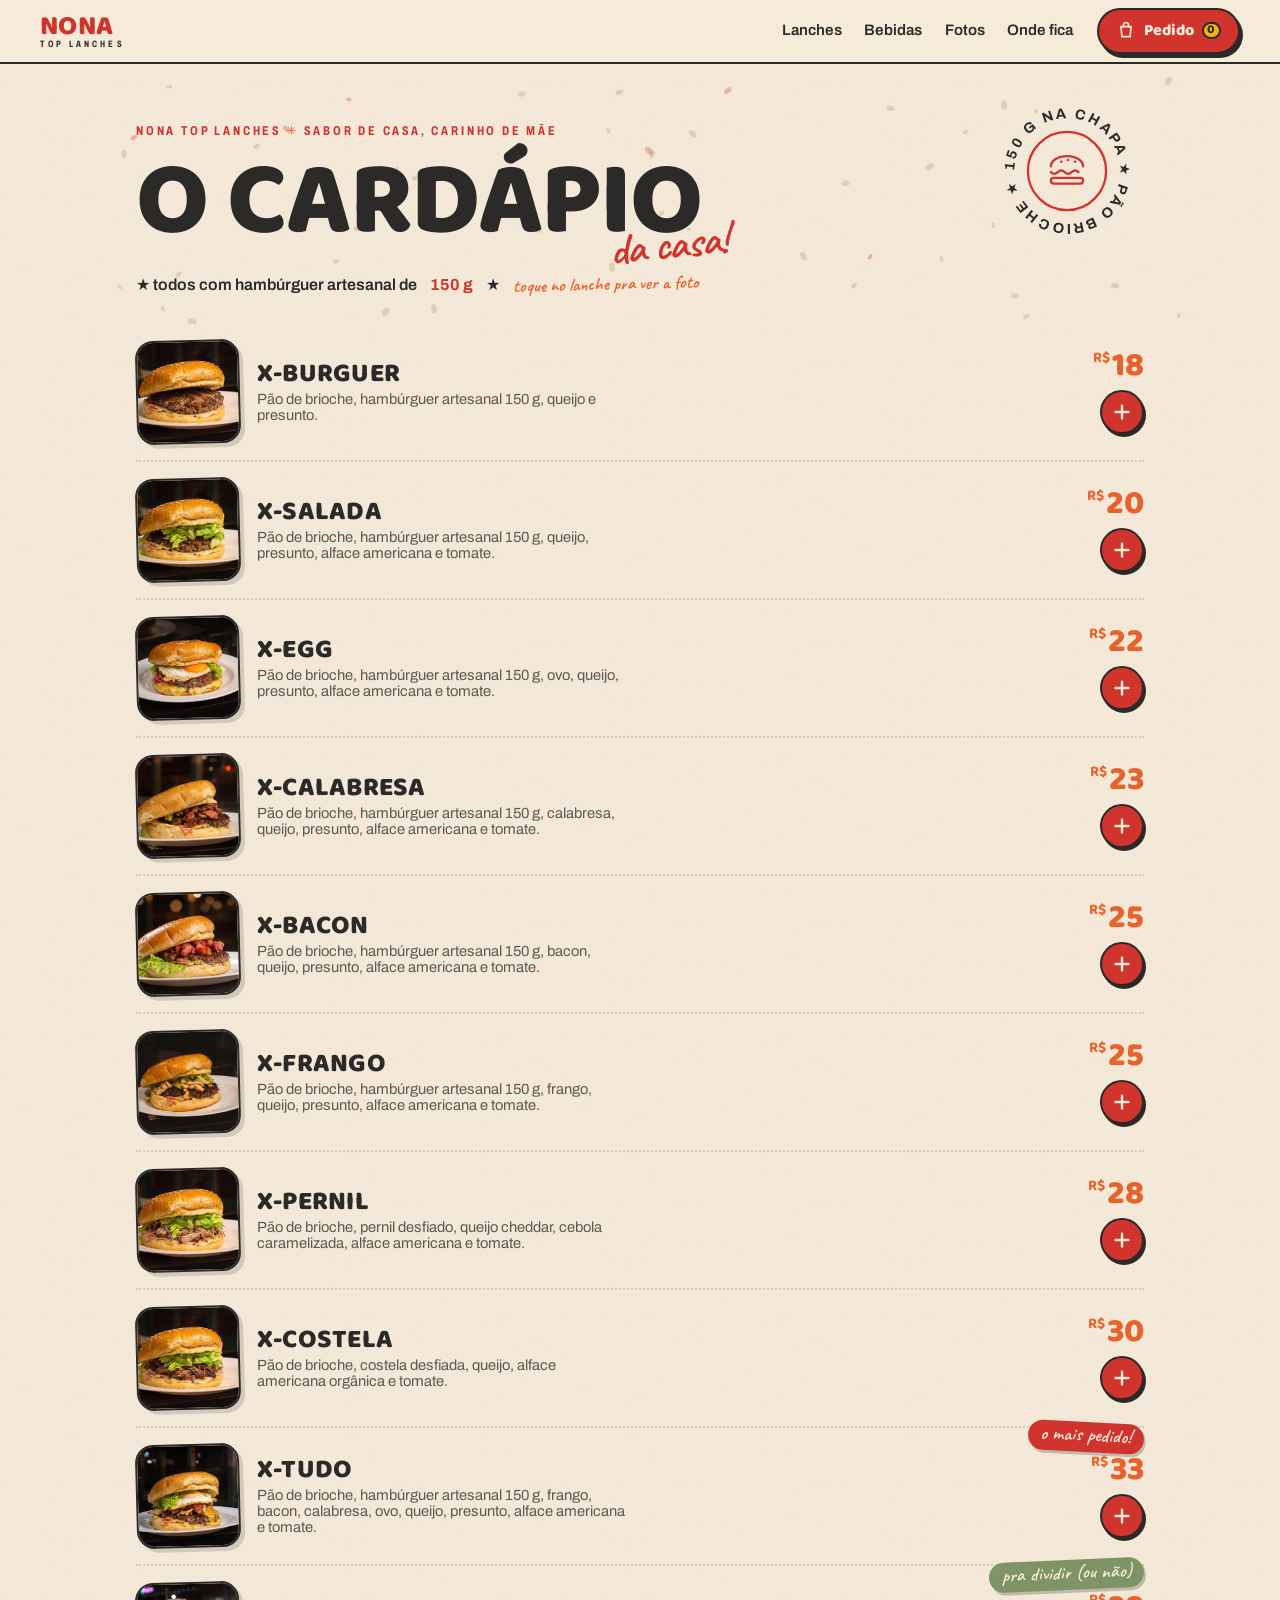
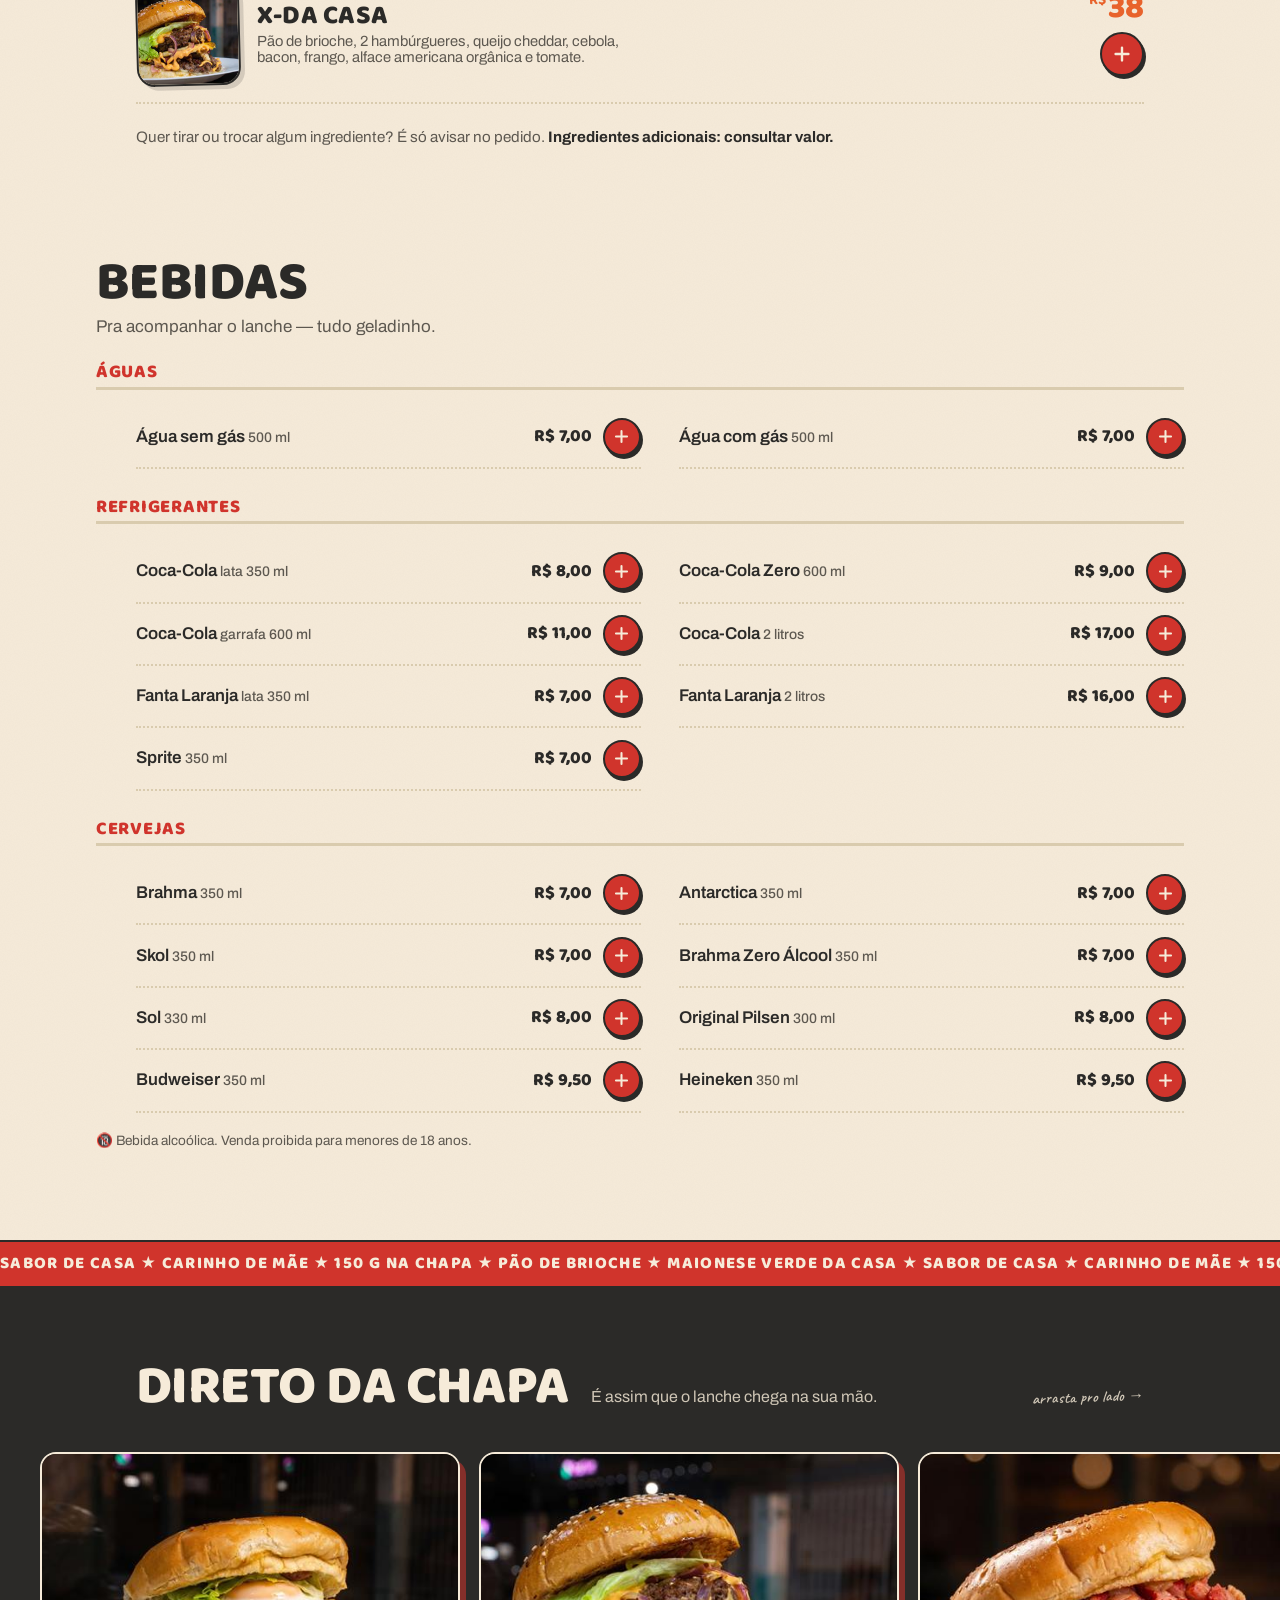
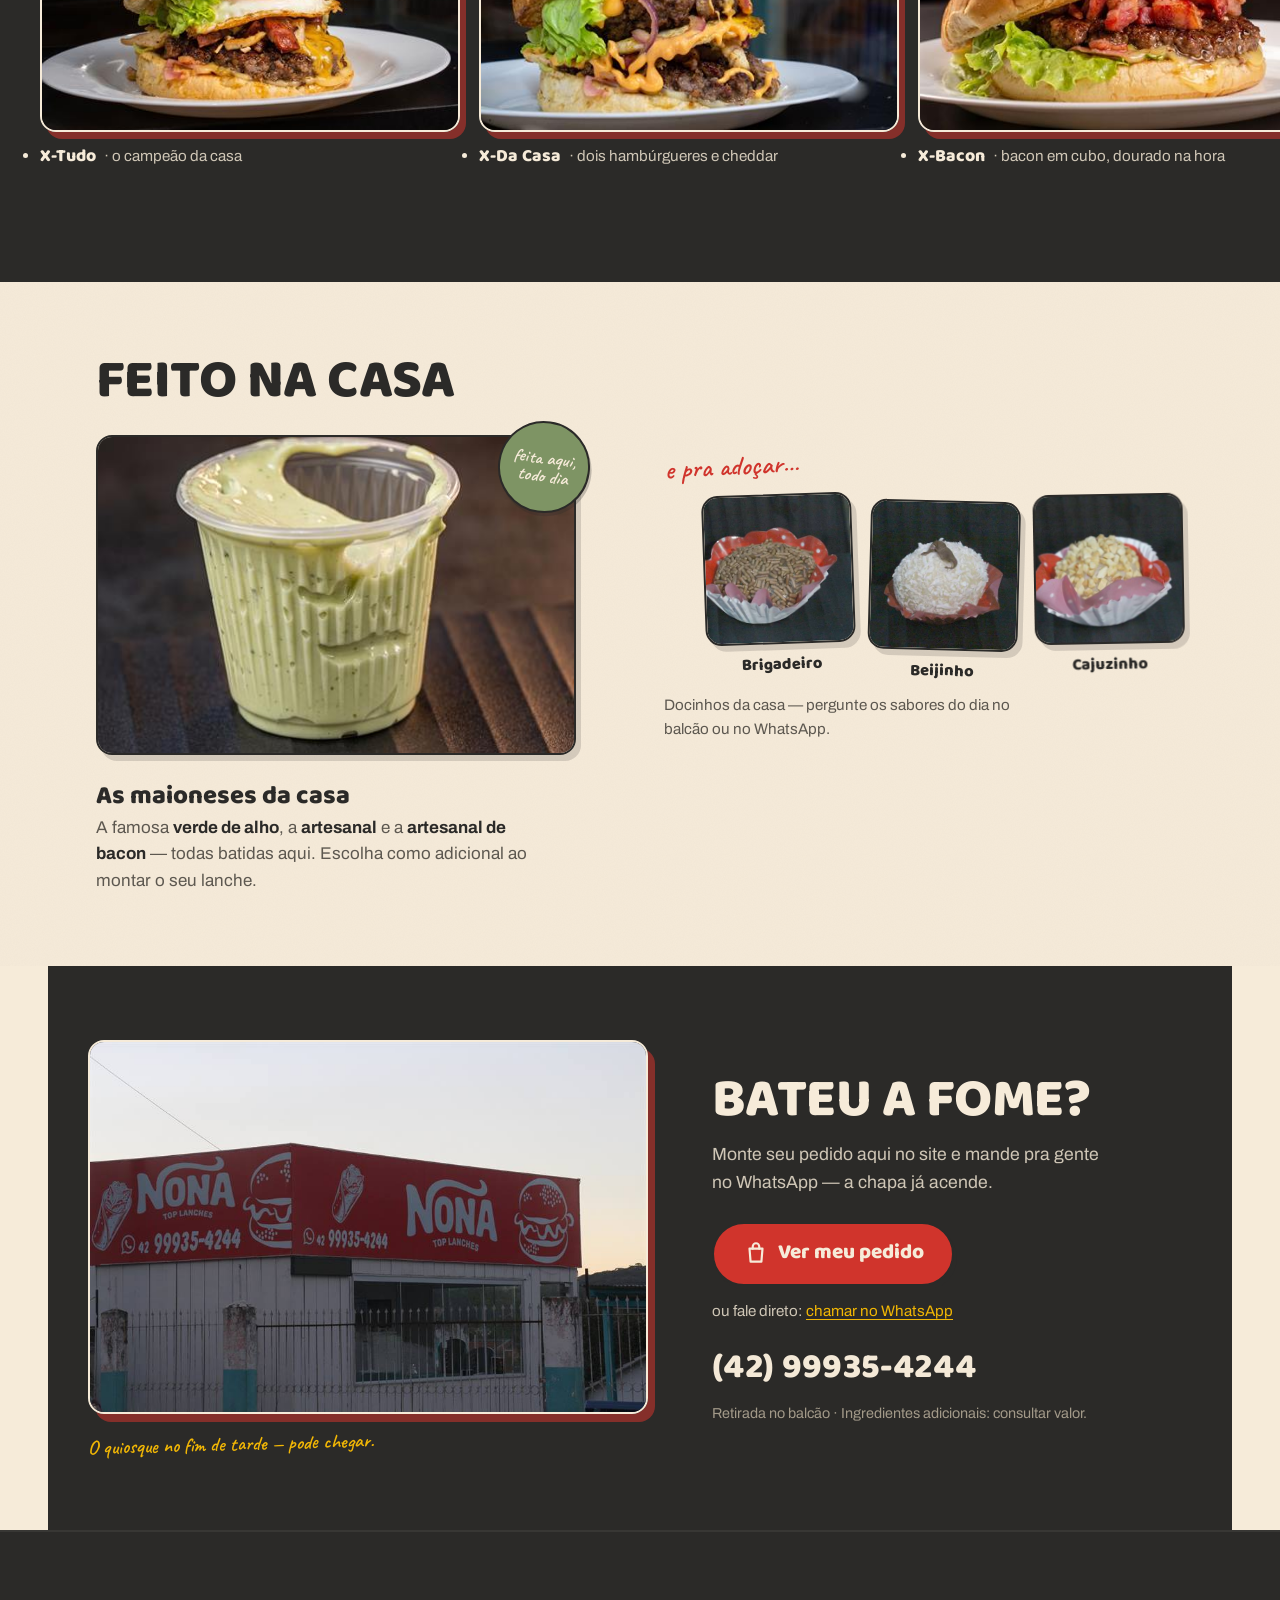
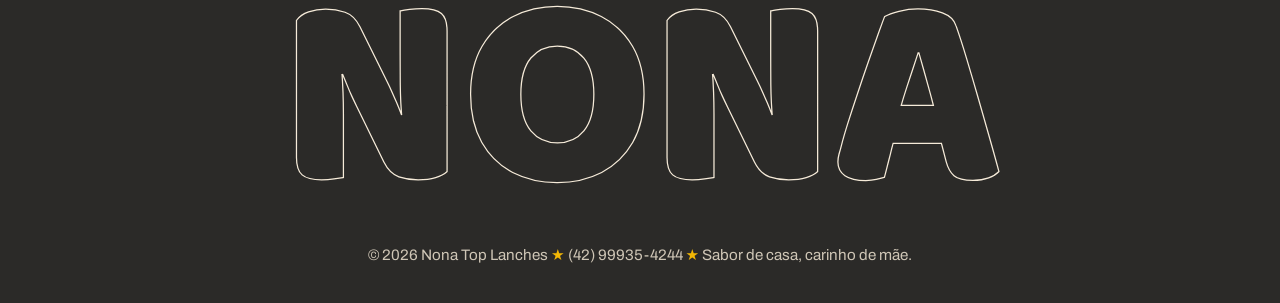
==== commit d7eaa23d: "Corrige botão 'Ver meu pedido' no celular (agora ocupa a largura toda) e ajusta preço do X-Tudo para" ====
--- a/index.html
+++ b/index.html
@@ -45,7 +45,7 @@
           { "@type": "MenuItem", "name": "X-Frango", "description": "Pão de brioche, hambúrguer artesanal 150 g, frango, queijo, presunto, alface americana e tomate.", "offers": { "@type": "Offer", "price": "25.00", "priceCurrency": "BRL" } },
           { "@type": "MenuItem", "name": "X-Pernil", "description": "Pão de brioche, pernil desfiado, queijo cheddar, cebola caramelizada, alface americana e tomate.", "offers": { "@type": "Offer", "price": "28.00", "priceCurrency": "BRL" } },
           { "@type": "MenuItem", "name": "X-Costela", "description": "Pão de brioche, costela desfiada, queijo, alface americana orgânica e tomate.", "offers": { "@type": "Offer", "price": "30.00", "priceCurrency": "BRL" } },
-          { "@type": "MenuItem", "name": "X-Tudo", "description": "Pão de brioche, hambúrguer artesanal 150 g, frango, bacon, calabresa, ovo, queijo, presunto, alface americana e tomate.", "offers": { "@type": "Offer", "price": "38.00", "priceCurrency": "BRL" } },
+          { "@type": "MenuItem", "name": "X-Tudo", "description": "Pão de brioche, hambúrguer artesanal 150 g, frango, bacon, calabresa, ovo, queijo, presunto, alface americana e tomate.", "offers": { "@type": "Offer", "price": "33.00", "priceCurrency": "BRL" } },
           { "@type": "MenuItem", "name": "X-Da Casa", "description": "Pão de brioche, 2 hambúrgueres, queijo cheddar, cebola, bacon, frango, alface americana orgânica e tomate.", "offers": { "@type": "Offer", "price": "38.00", "priceCurrency": "BRL" } }
         ]
       }
@@ -163,13 +163,13 @@
           <span class="ficha-acao"><span class="preco"><sup>R$</sup>30</span><button class="add-rapido" aria-label="Adicionar X-Costela ao pedido"><svg viewBox="0 0 24 24" aria-hidden="true"><path d="M12 5v14M5 12h14"/></svg></button></span>
         </li>
 
-        <li class="ficha destaque" data-id="x-tudo" data-nome="X-Tudo" data-preco="38" data-img="img/x-tudo-960.jpg" data-molhos="sim">
+        <li class="ficha destaque" data-id="x-tudo" data-nome="X-Tudo" data-preco="33" data-img="img/x-tudo-960.jpg" data-molhos="sim">
           <span class="sticker" aria-hidden="true">o mais pedido!</span>
           <button class="ficha-abrir" aria-label="Ver detalhes do X-Tudo">
             <span class="thumb"><img src="img/x-tudo-thumb.jpg" alt="X-Tudo alto com ovo, frango, calabresa e bacon no pão de brioche" width="320" height="320" loading="lazy" decoding="async"></span>
             <span class="info"><span class="nome">X-Tudo</span><span class="desc">Pão de brioche, hambúrguer artesanal 150&nbsp;g, frango, bacon, calabresa, ovo, queijo, presunto, alface americana e tomate.</span></span>
           </button>
-          <span class="ficha-acao"><span class="preco"><sup>R$</sup>38</span><button class="add-rapido" aria-label="Adicionar X-Tudo ao pedido"><svg viewBox="0 0 24 24" aria-hidden="true"><path d="M12 5v14M5 12h14"/></svg></button></span>
+          <span class="ficha-acao"><span class="preco"><sup>R$</sup>33</span><button class="add-rapido" aria-label="Adicionar X-Tudo ao pedido"><svg viewBox="0 0 24 24" aria-hidden="true"><path d="M12 5v14M5 12h14"/></svg></button></span>
         </li>
 
         <li class="ficha destaque" data-id="x-da-casa" data-nome="X-Da Casa" data-preco="38" data-img="img/x-da-casa-960.jpg" data-molhos="sim">
--- a/css/style.css
+++ b/css/style.css
@@ -448,7 +448,7 @@
   .ficha-acao { gap: .35rem; }
   .preco { font-size: 1.5rem; }
 
-  .btn-zap-grande { font-size: 1.12rem; }
+  .btn-zap-grande { font-size: 1.12rem; width: 100%; justify-content: center; }
   .barra-pedido { width: calc(100vw - 1.5rem); }
   .drawer-card { width: 100vw; }
   .modal-foto img { aspect-ratio: 3 / 2; }
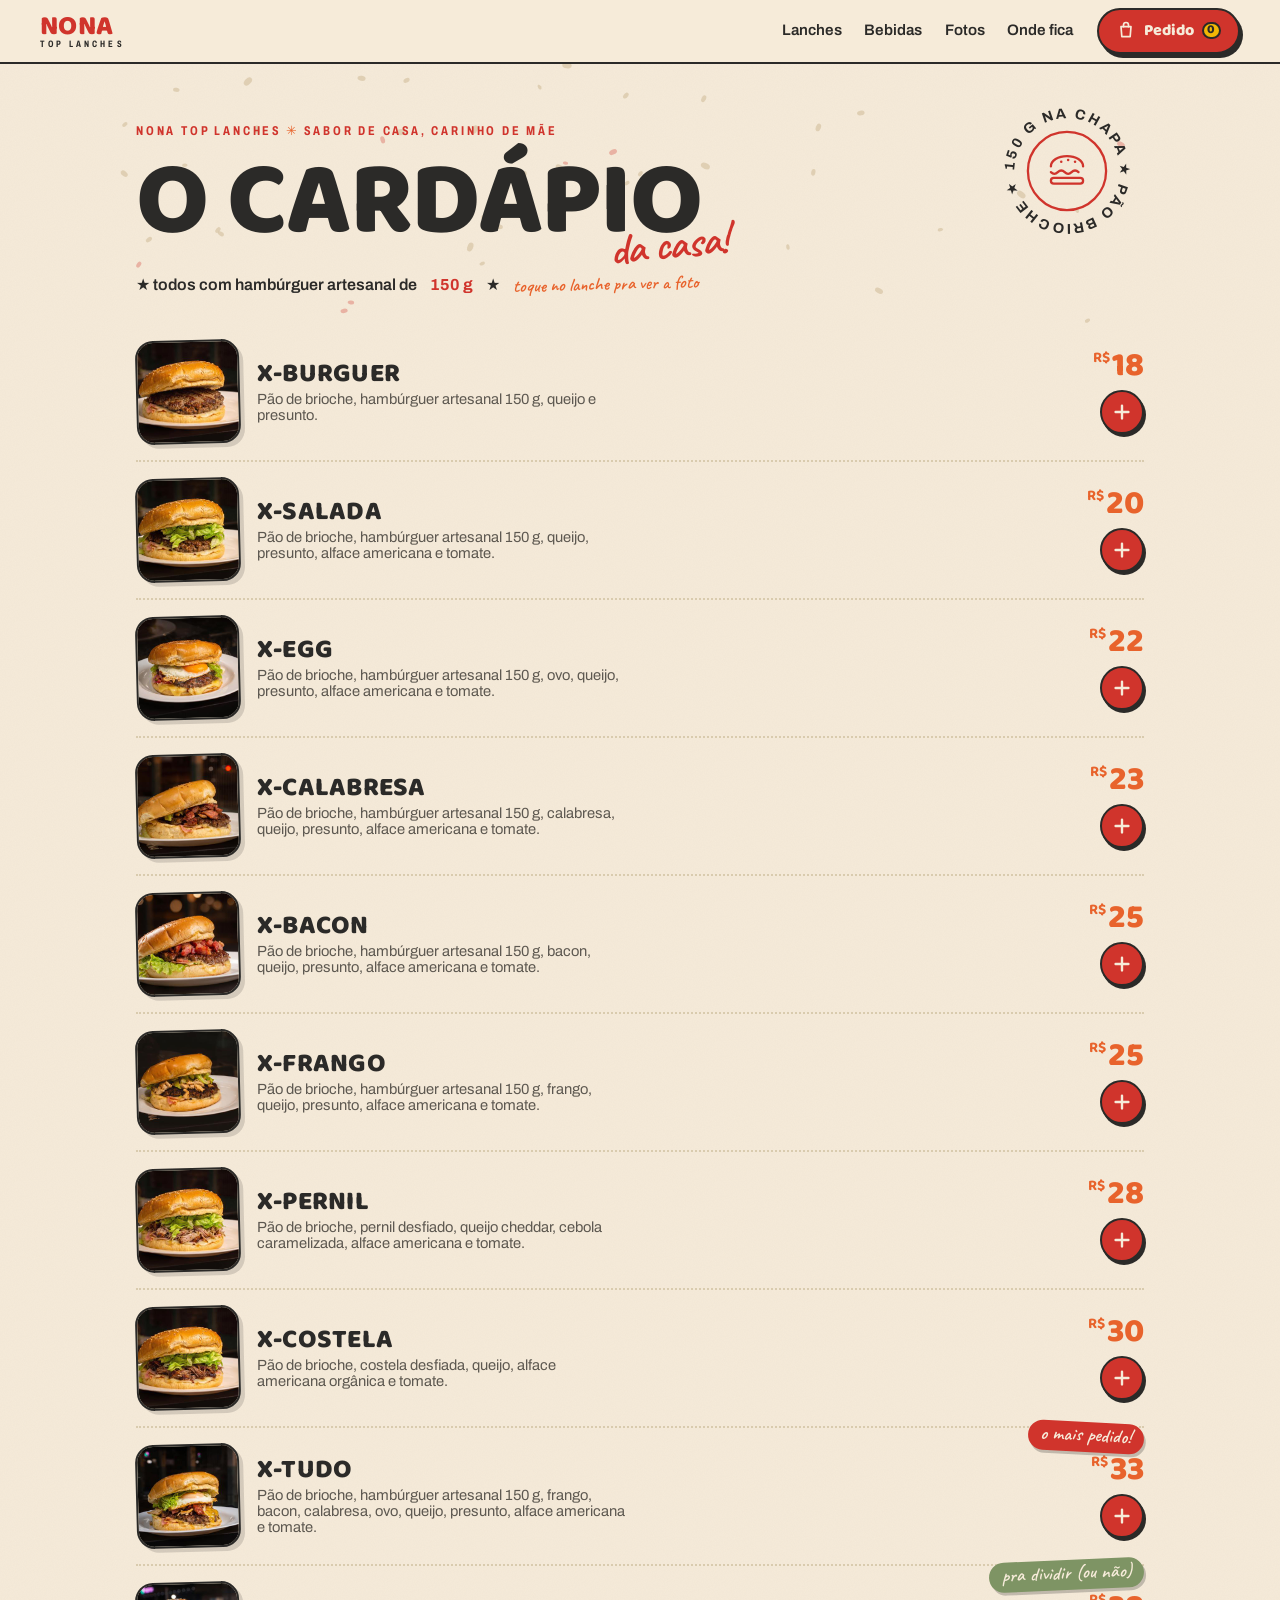
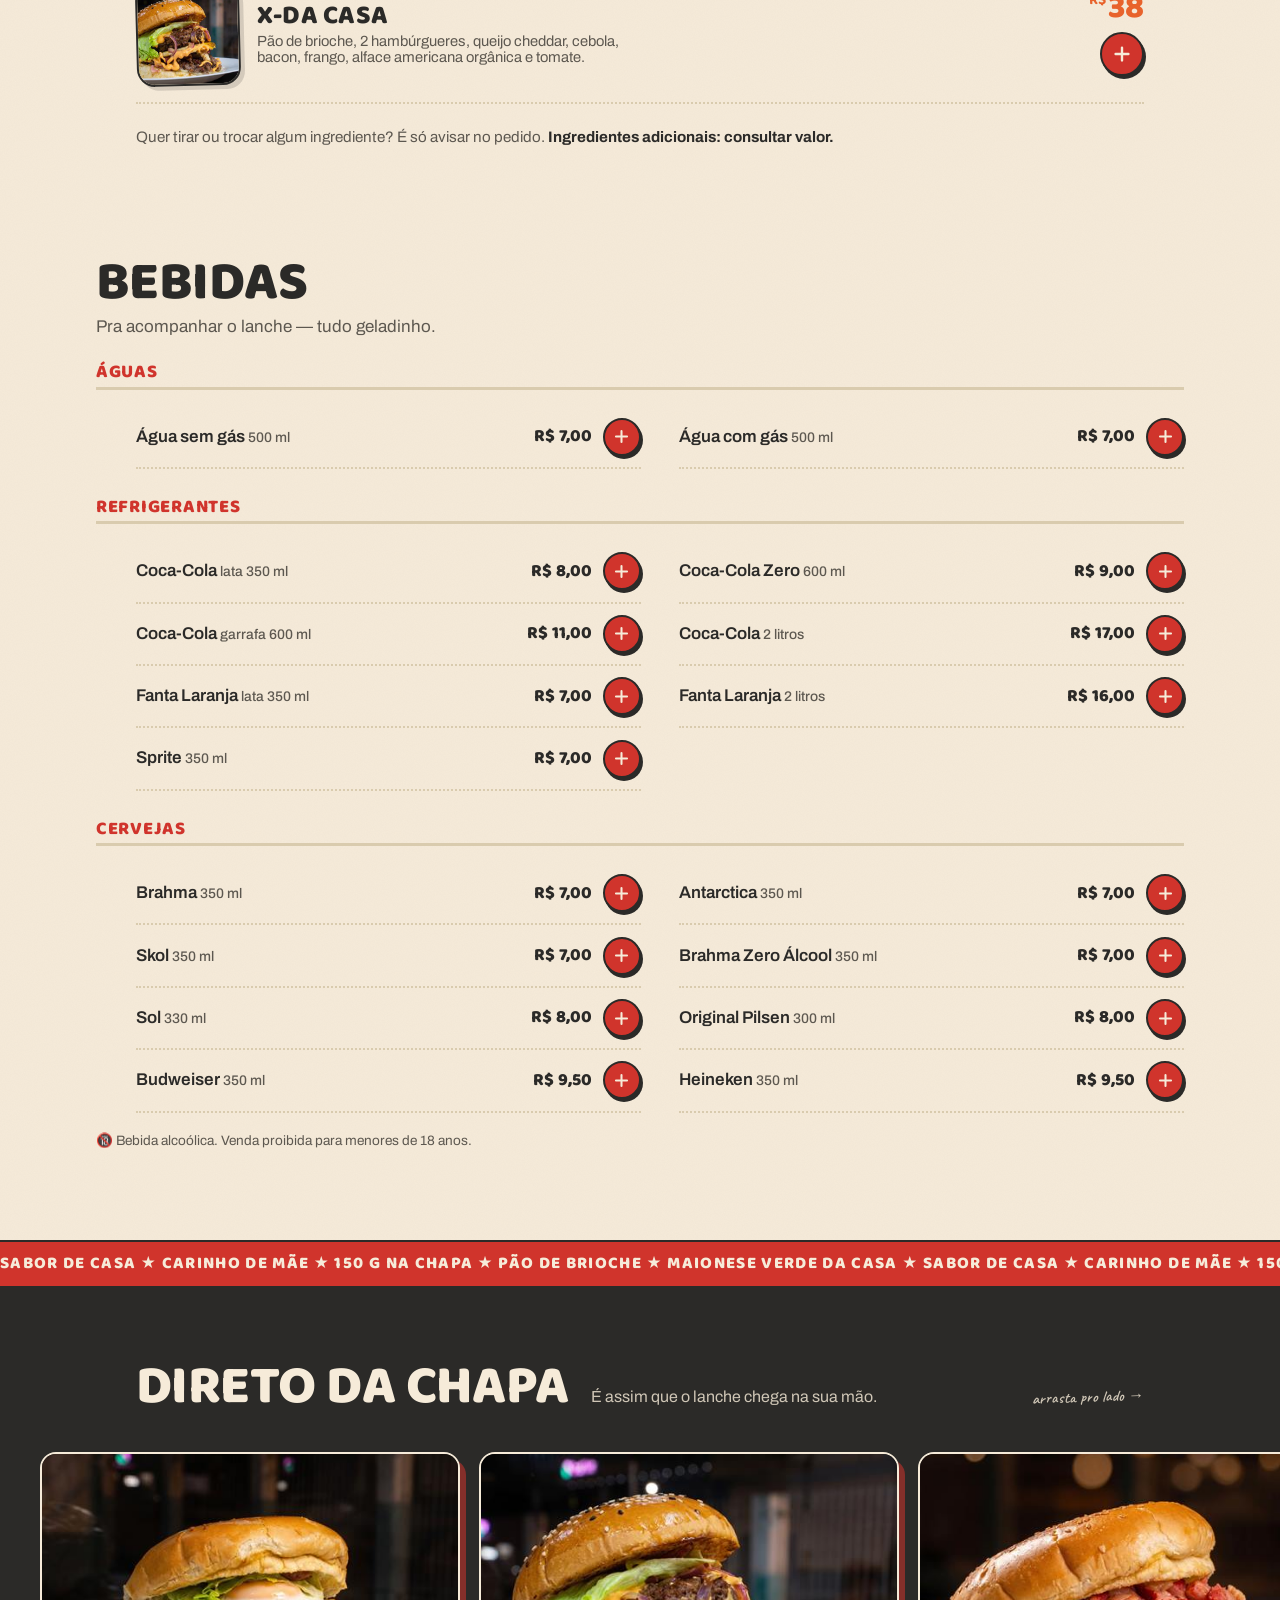
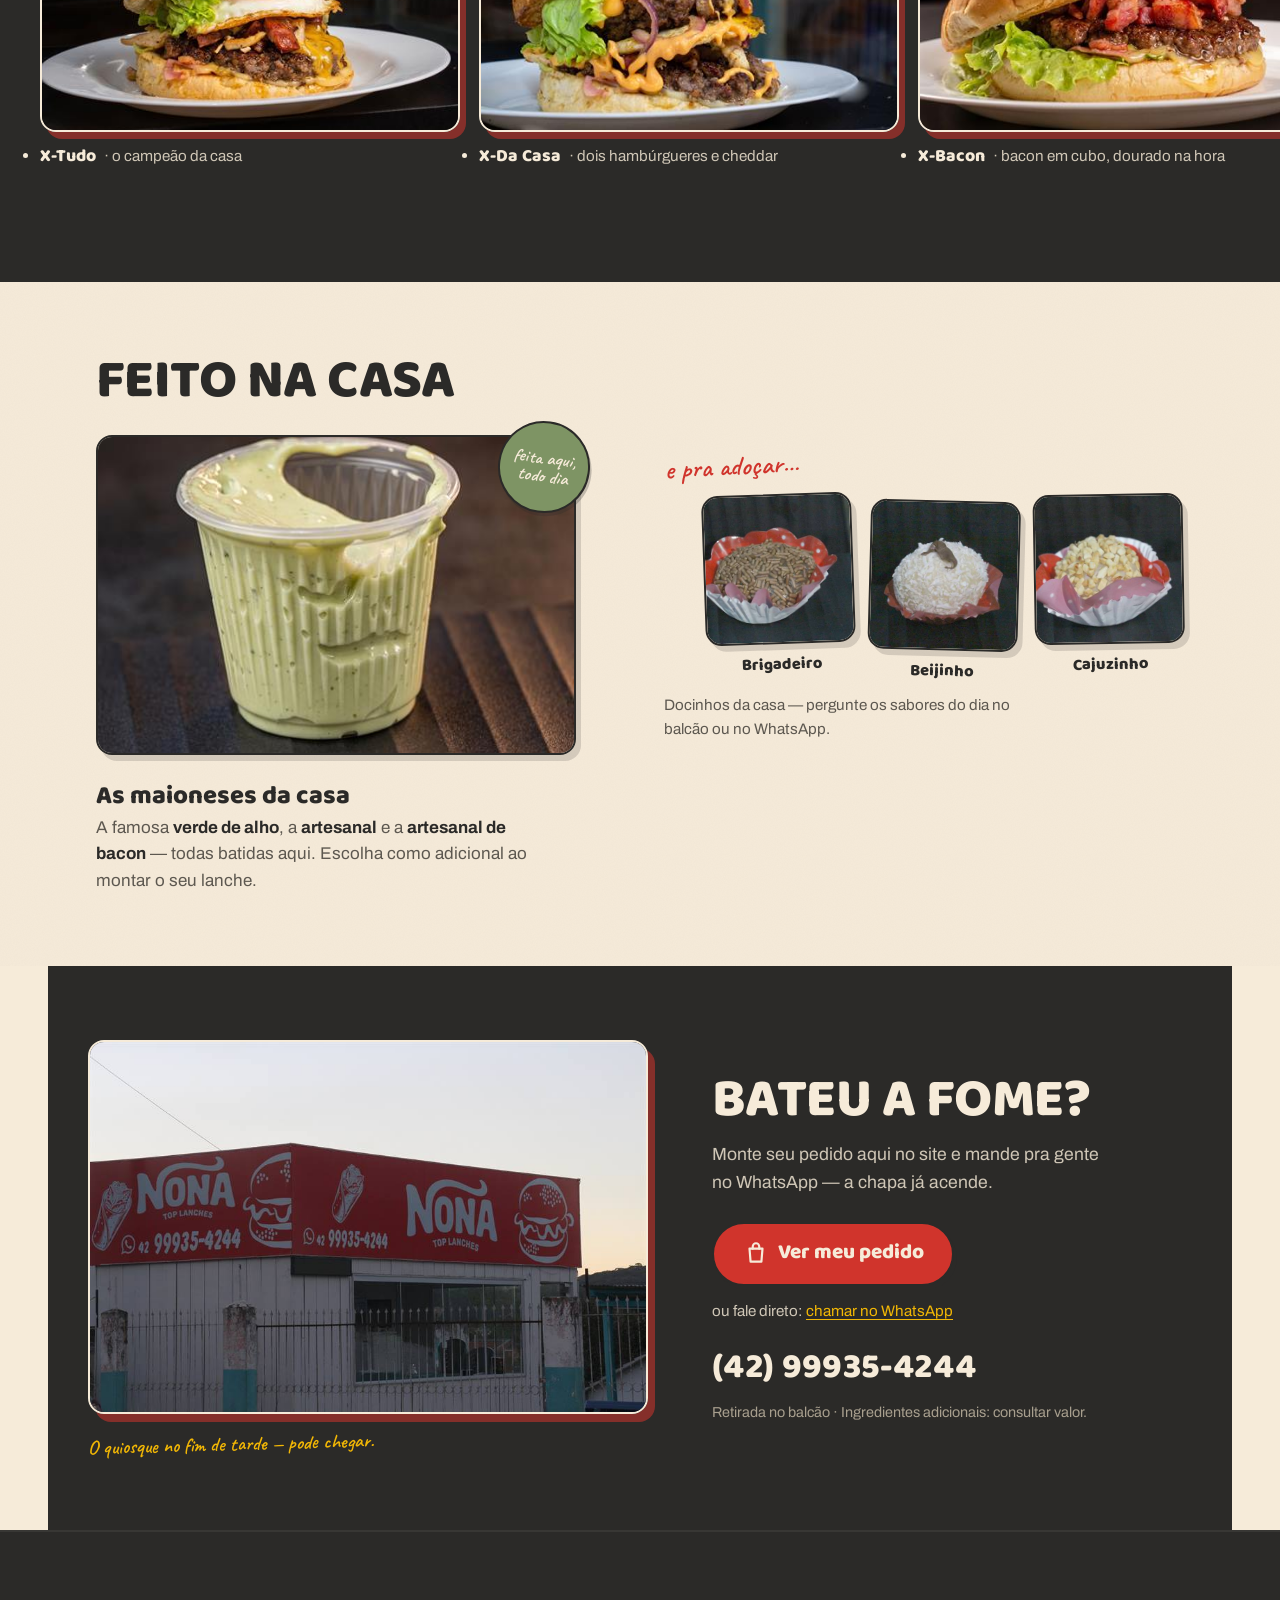
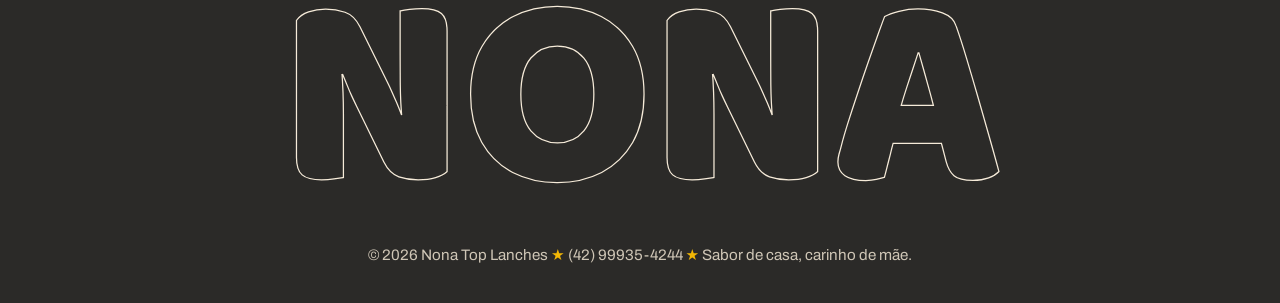
==== commit 127cdf31: "Cria js/precos.js: preços centralizados em um arquivo só, fáceis de editar" ====
--- a/index.html
+++ b/index.html
@@ -367,6 +367,7 @@
 
   <script src="js/vendor/gsap.min.js" defer></script>
   <script src="js/vendor/ScrollTrigger.min.js" defer></script>
+  <script src="js/precos.js" defer></script>
   <script src="js/main.js" defer></script>
 </body>
 </html>
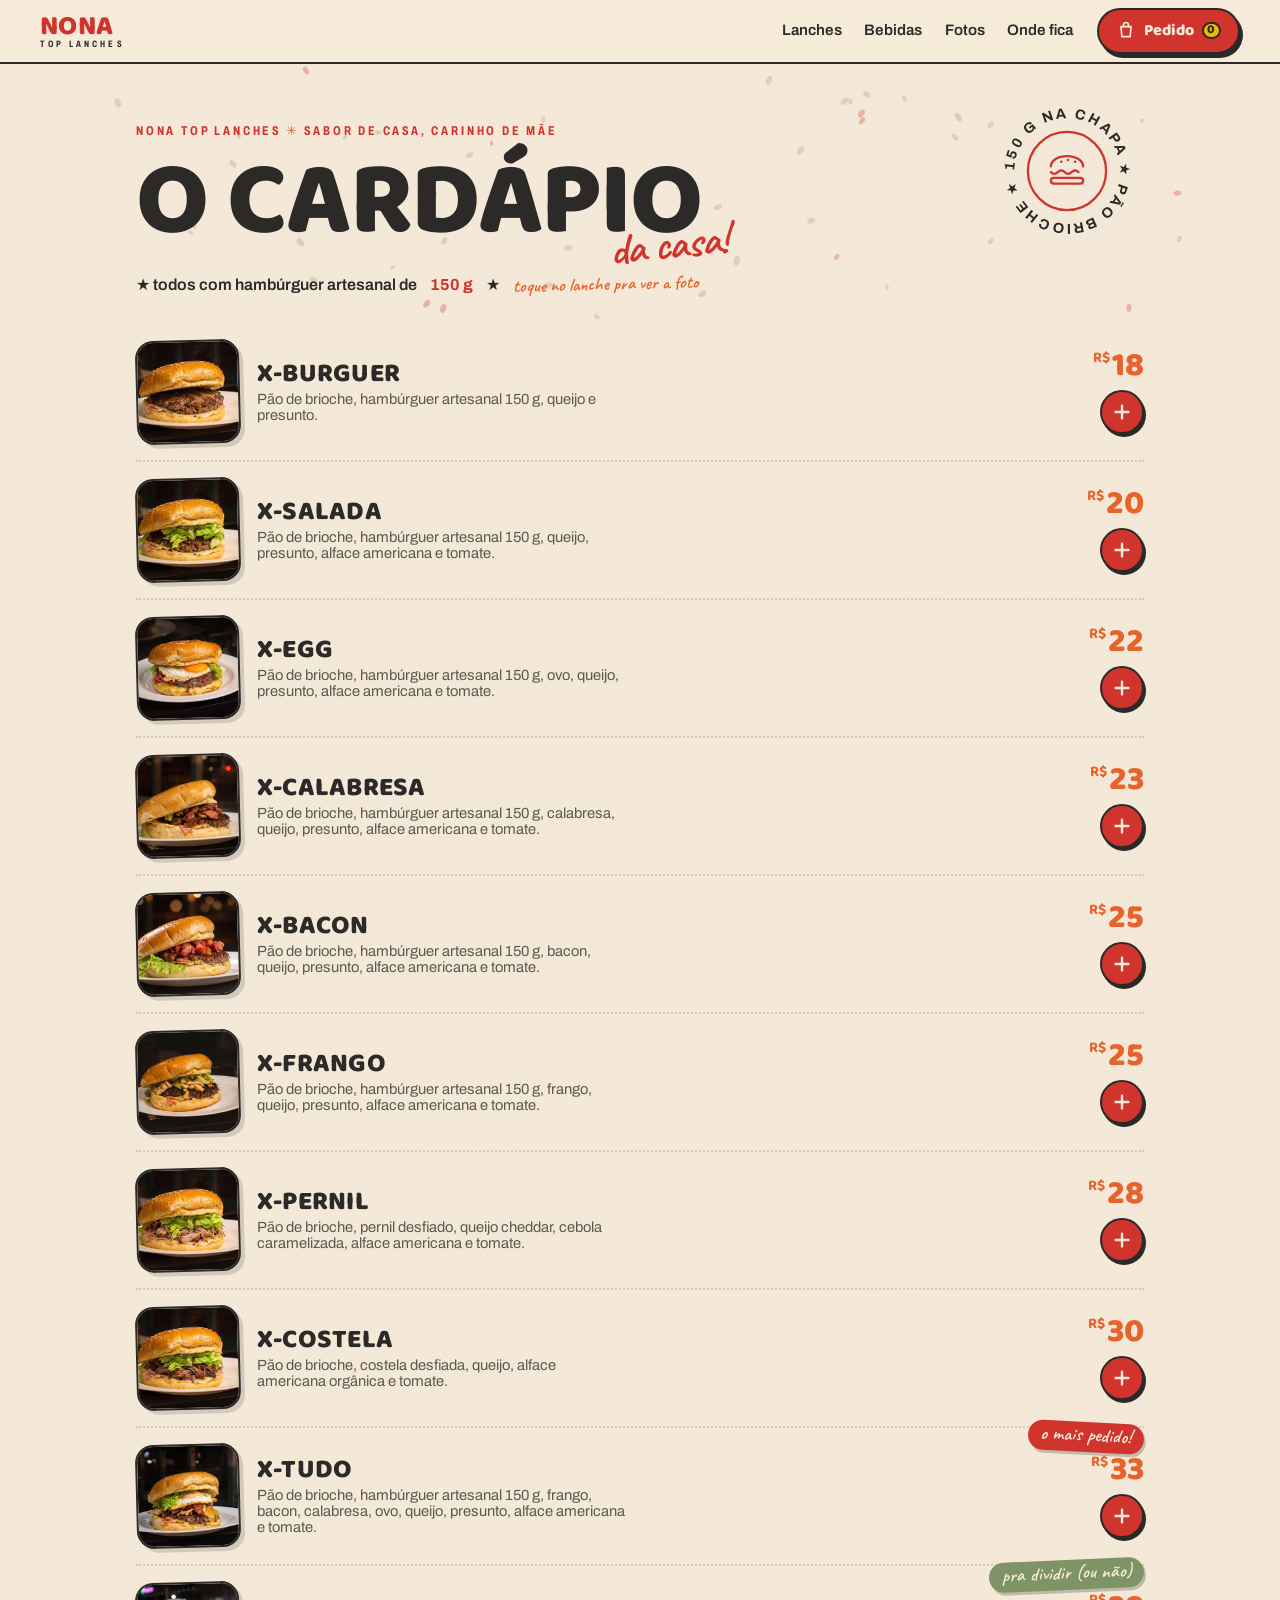
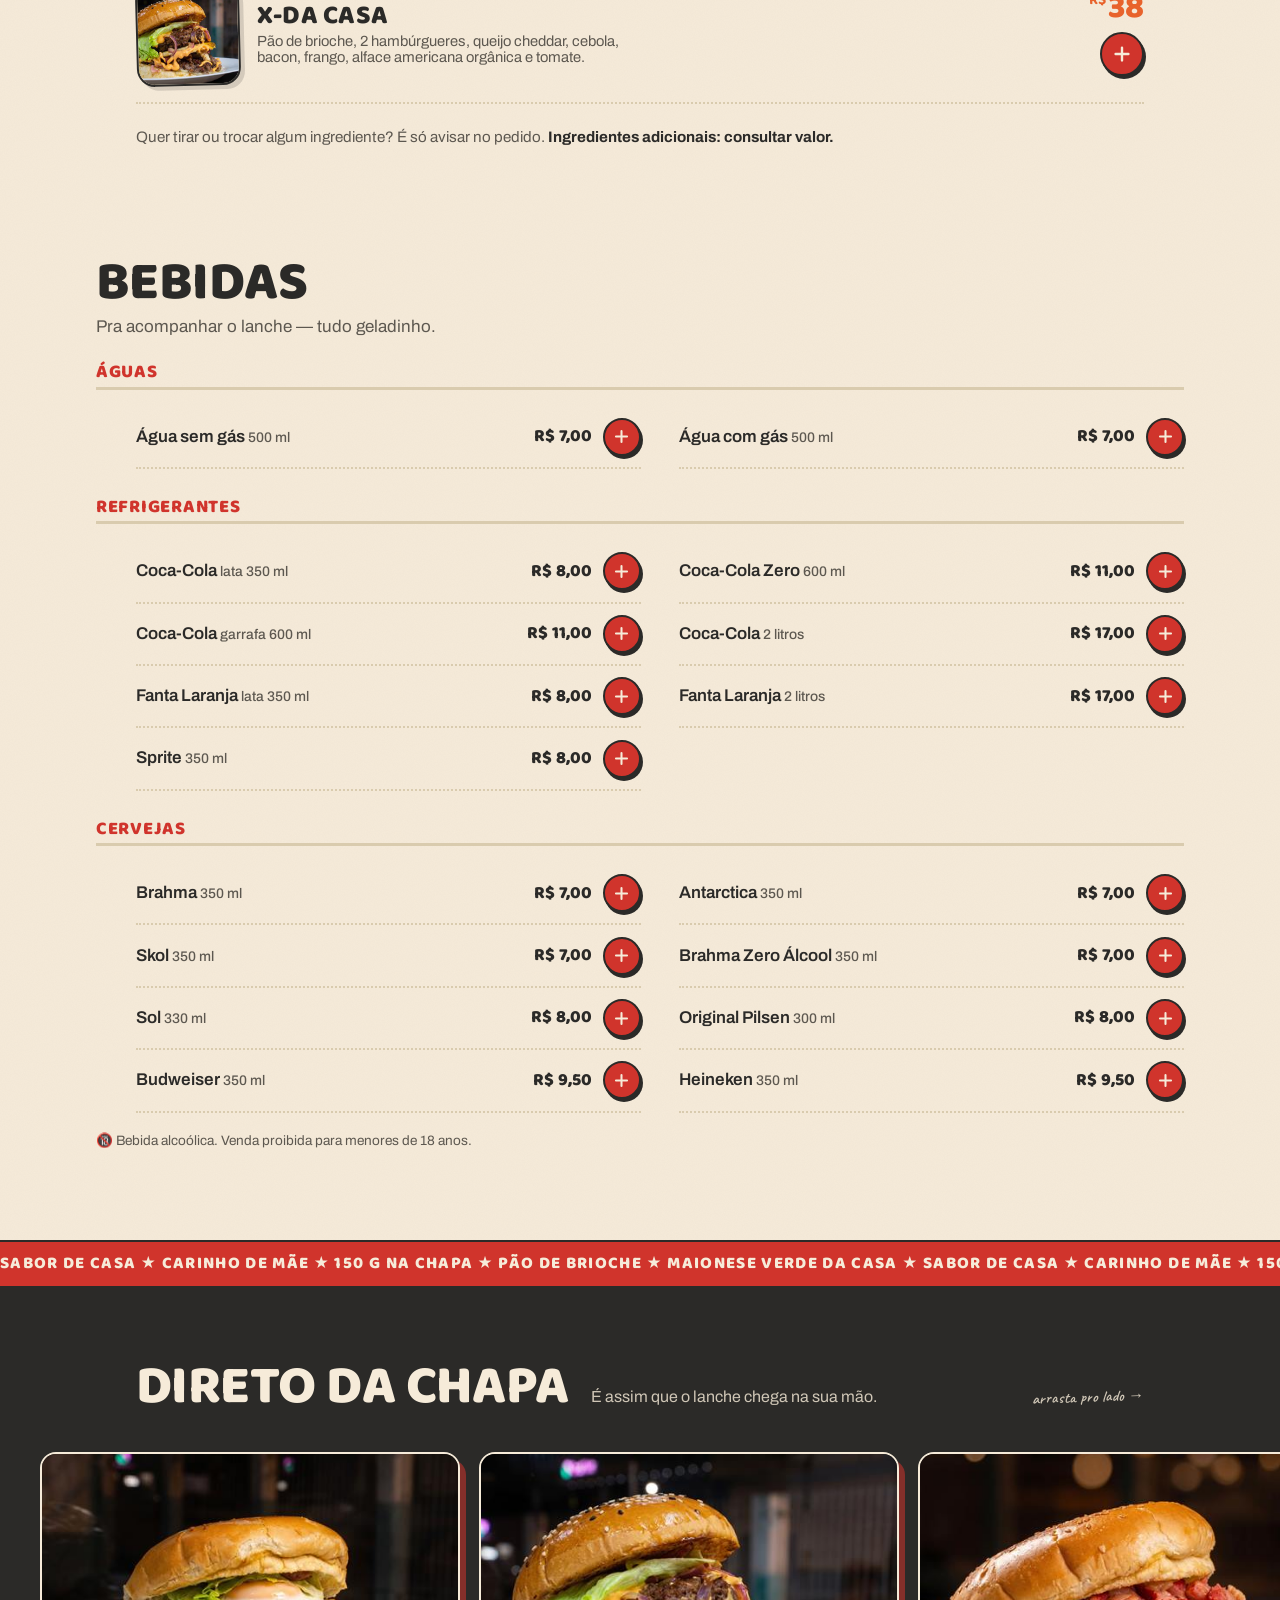
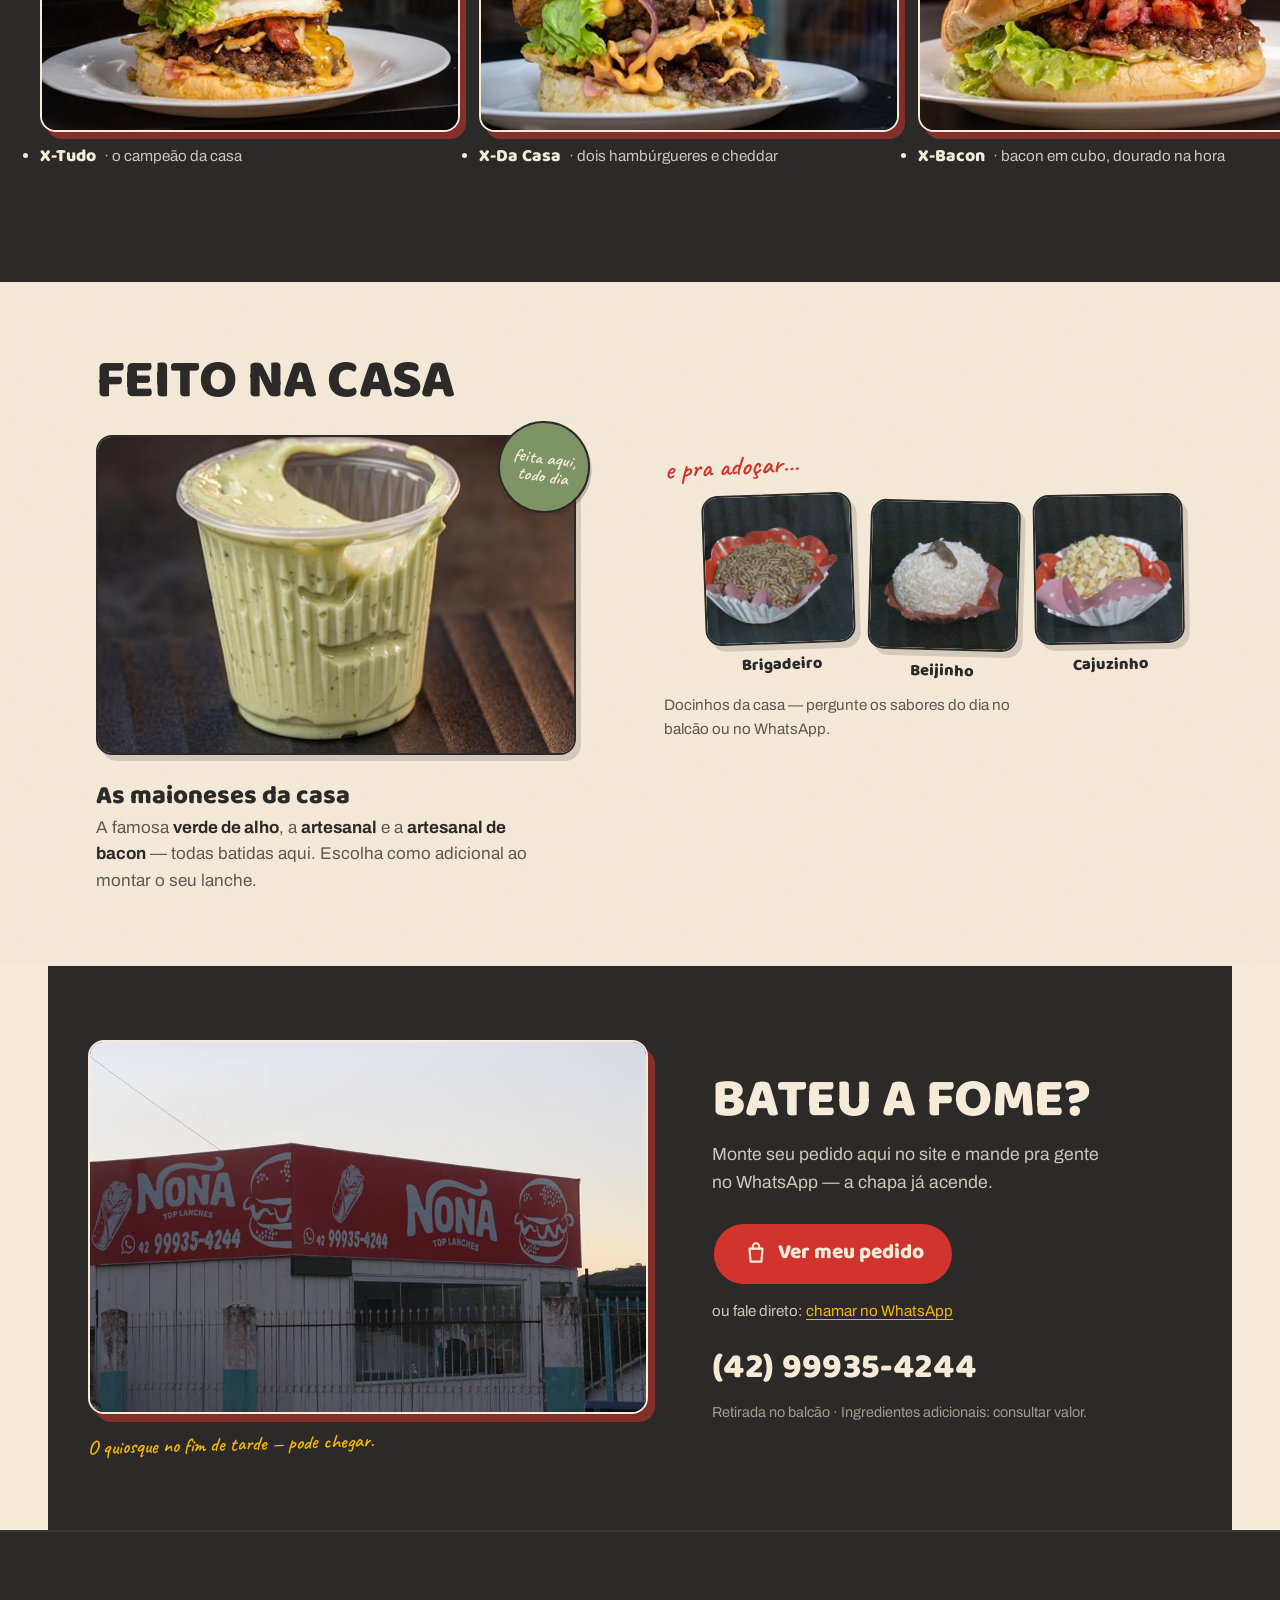
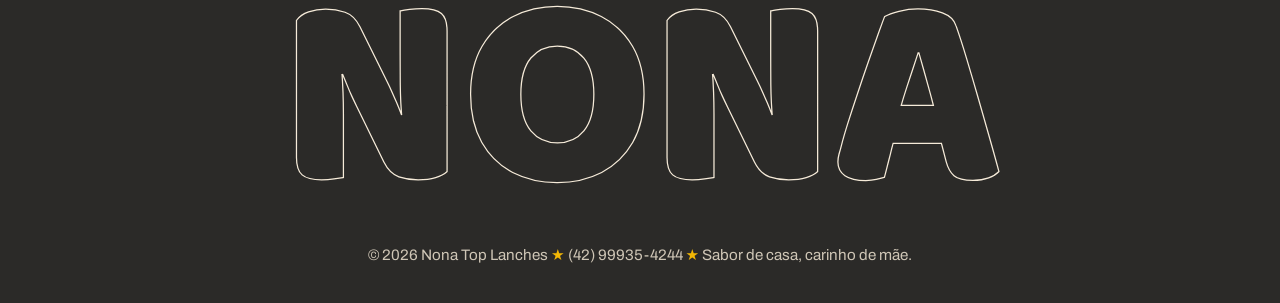
==== commit 5d7e9c7e: "Adiciona preço de +R$4 por molho extra escolhido no lanche (mostra no modal, carrinho e mensagem do " ====
--- a/index.html
+++ b/index.html
@@ -322,7 +322,7 @@
         <h3 id="modal-nome"></h3>
         <p class="modal-desc" id="modal-desc"></p>
         <div class="modal-adicionais">
-          <p class="adic-titulo">Adicionais <span>· maioneses da casa (valor a combinar)</span></p>
+          <p class="adic-titulo">Adicionais <span>· maioneses da casa (+R$4 cada)</span></p>
           <div class="chips" id="modal-molhos"></div>
         </div>
         <div class="modal-rodape">
@@ -355,7 +355,6 @@
           <span>Subtotal</span>
           <strong id="drawer-total">R$ 0,00</strong>
         </div>
-        <p class="drawer-obs" id="drawer-obs" hidden>+ adicionais/molhos a combinar no balcão.</p>
         <button class="drawer-enviar" id="drawer-enviar">
           <svg class="ico-zap" viewBox="0 0 24 24" aria-hidden="true"><path d="M12 2a10 10 0 0 0-8.6 15.1L2 22l5.1-1.3A10 10 0 1 0 12 2Zm0 2a8 8 0 1 1-4.1 14.9l-.5-.3-3 .8.8-2.9-.3-.5A8 8 0 0 1 12 4Zm-3 4.2c-.2 0-.5 0-.7.3-.9 1-.8 2.4.1 3.8 1 1.5 2.4 2.9 4.2 3.7 1.5.7 2.6.8 3.5.3.5-.3.9-.9 1-1.5 0-.3 0-.5-.2-.6l-1.7-.8c-.2-.1-.5-.1-.6.1l-.6.7c-.1.2-.3.2-.5.1a6.6 6.6 0 0 1-3.1-2.7c-.1-.2-.1-.4.1-.5l.6-.6c.2-.2.2-.4.1-.6L10 8.6c-.1-.3-.3-.4-.5-.4h-.4Z"/></svg>
           Enviar pedido no WhatsApp
--- a/css/style.css
+++ b/css/style.css
@@ -356,6 +356,7 @@
   font-weight: 600; font-size: .92rem; user-select: none;
 }
 .chip img { width: 34px; height: 34px; border-radius: 50%; object-fit: cover; border: 1.5px solid var(--carvao); }
+.chip-preco { color: var(--laranja); font-weight: 700; font-size: .85rem; white-space: nowrap; }
 .chip input { position: absolute; opacity: 0; width: 0; height: 0; }
 .chip .marca-check { width: 20px; height: 20px; border-radius: 50%; border: 2px solid var(--kraft-borda); display: grid; place-items: center; margin-left: .1rem; flex: none; }
 .chip .marca-check::after { content: ''; width: 10px; height: 10px; border-radius: 50%; background: var(--verde); transform: scale(0); transition: transform .15s ease; }
